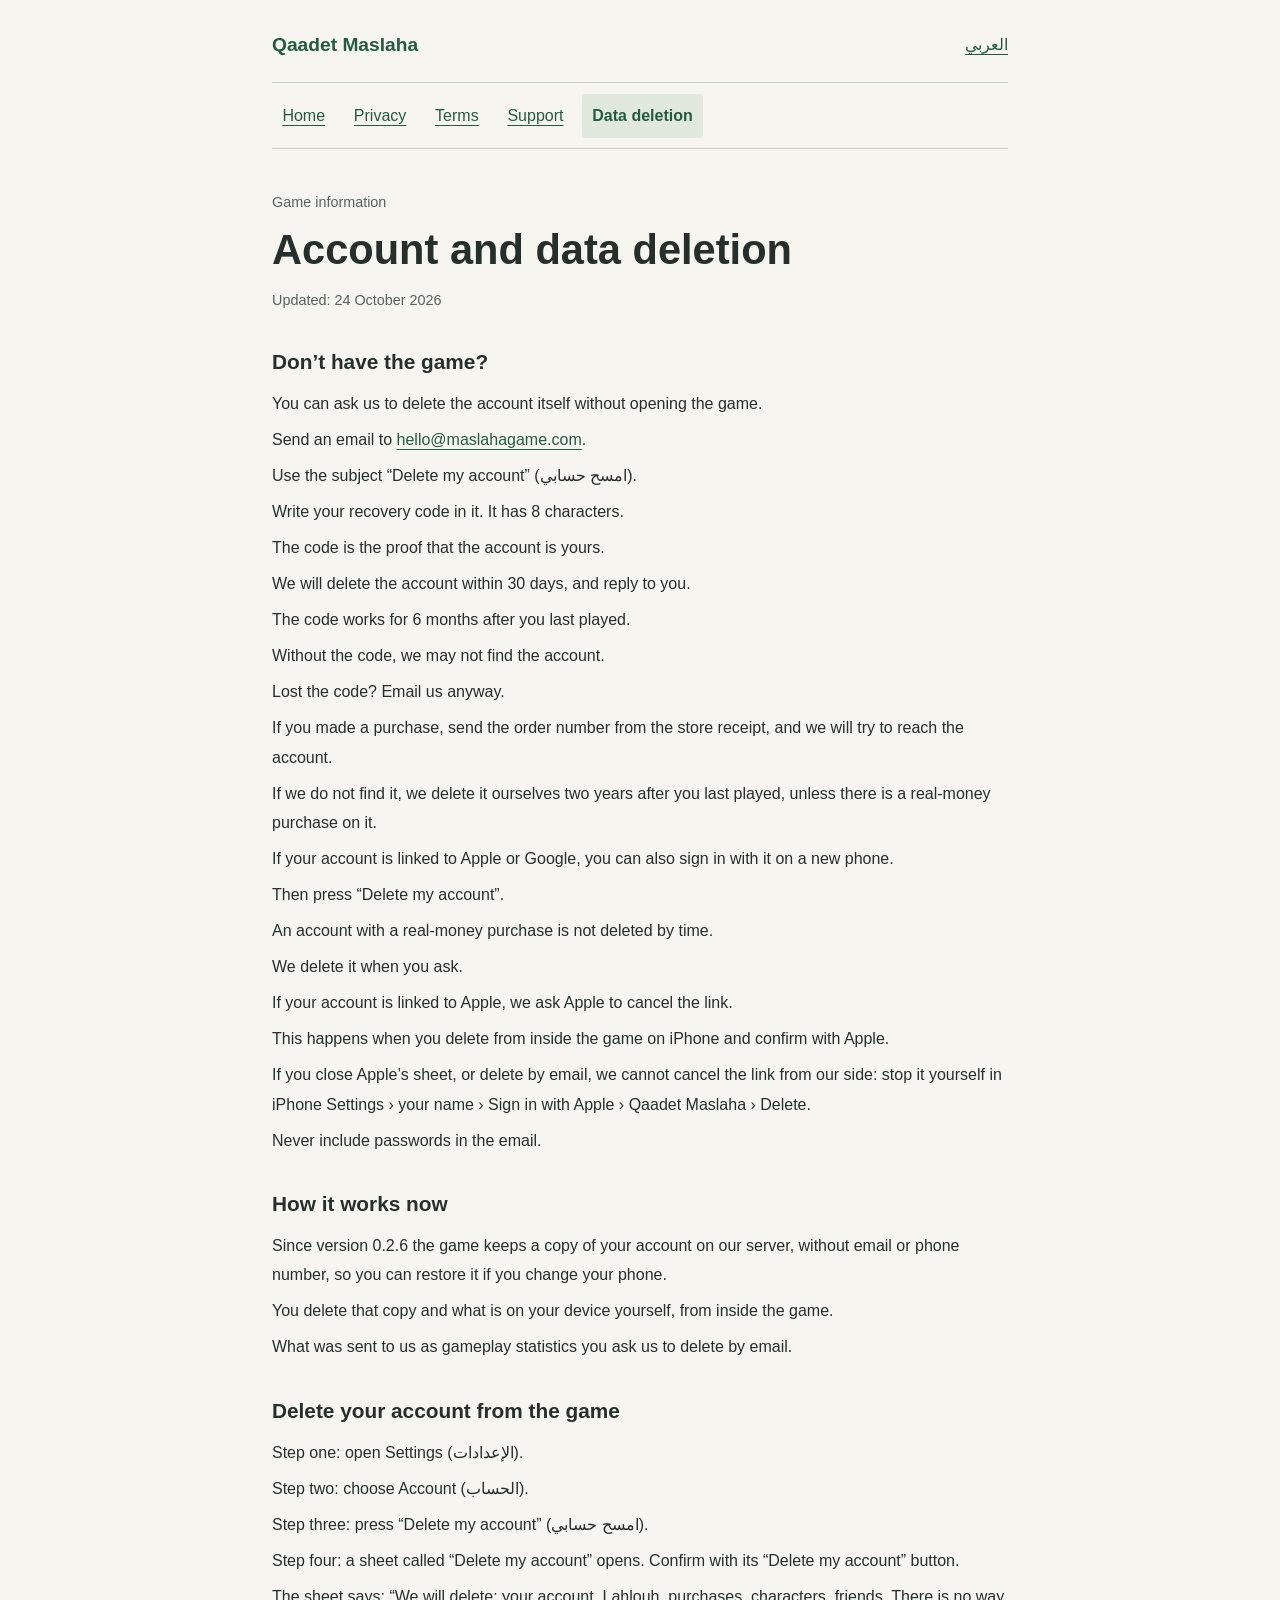
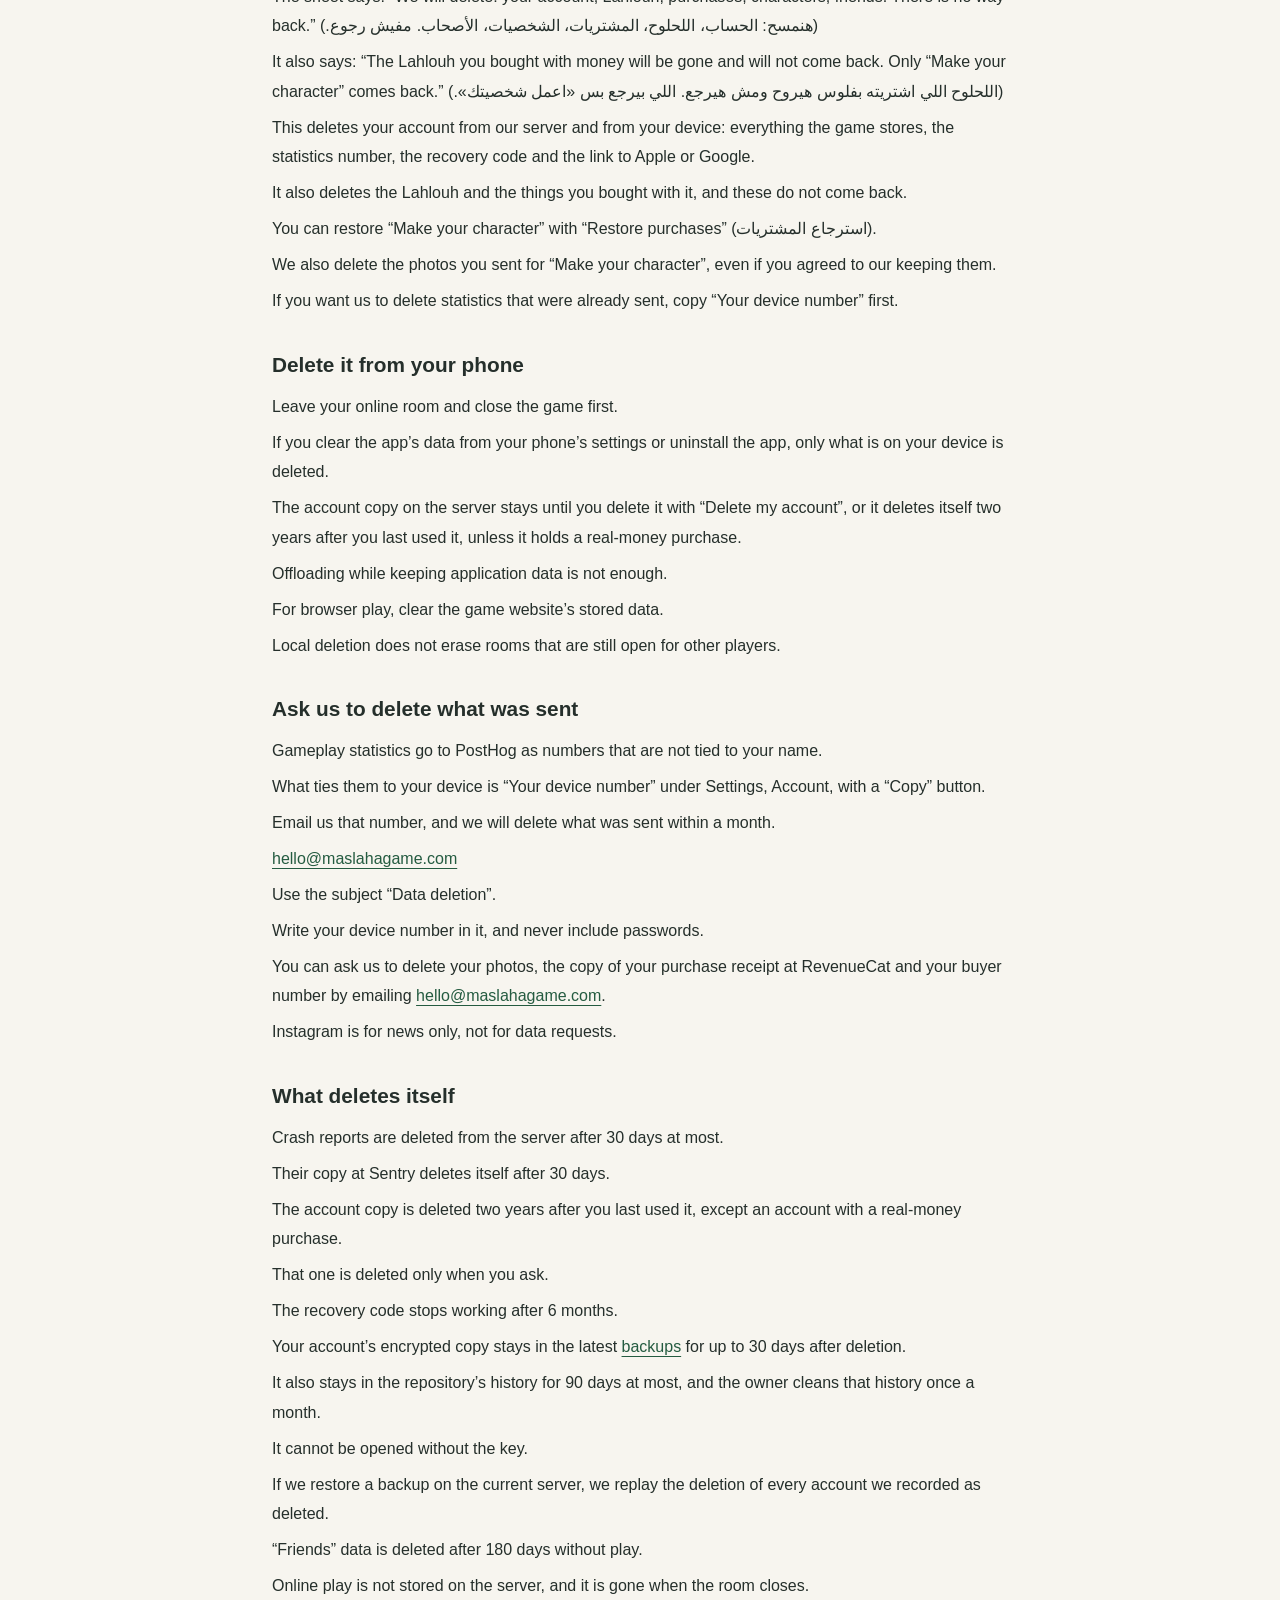
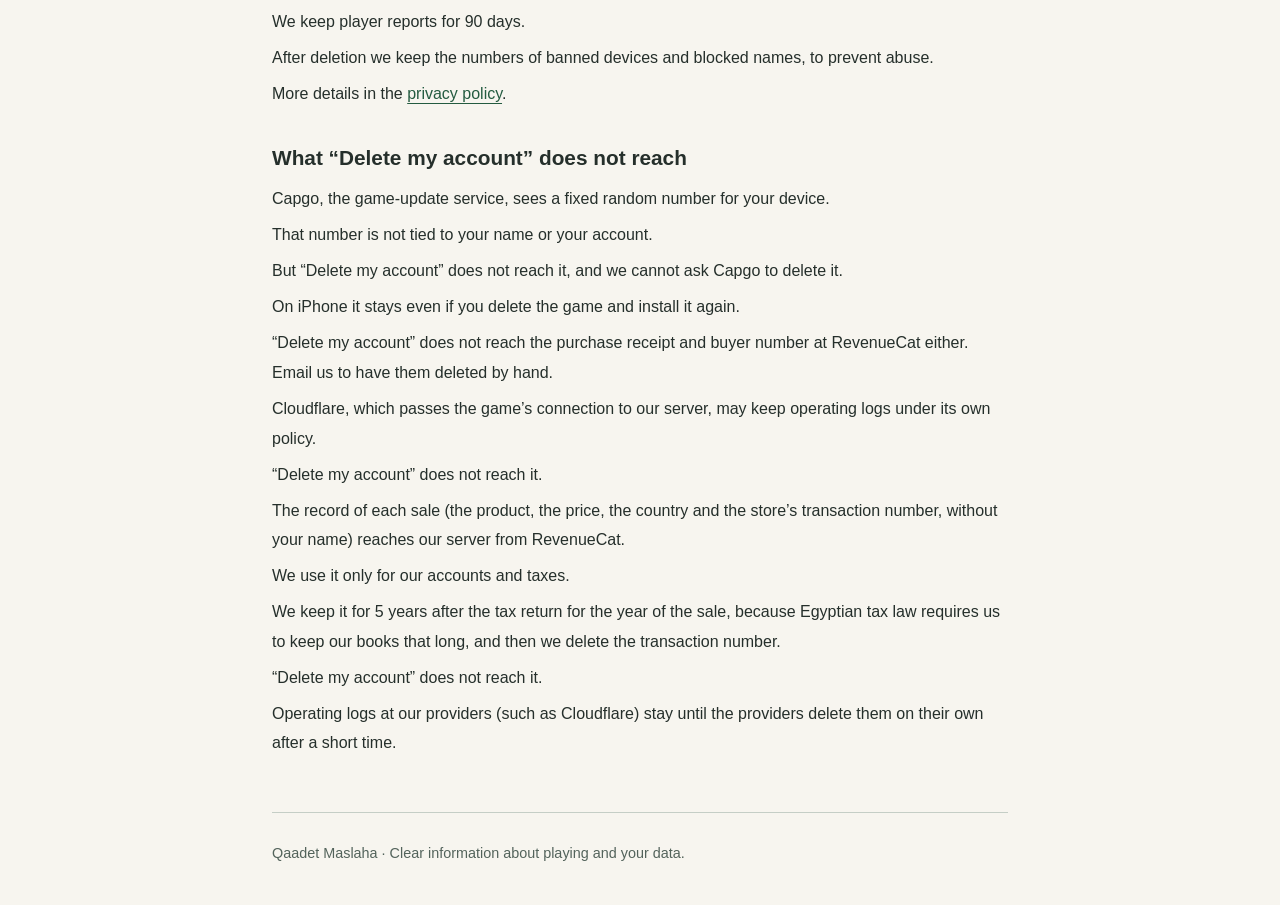
==== account-deletion-en.html @ 50a667fd "legal: السياسة عامة + سجلات Cloudflare (المكان التقريبي ونوع الجهاز) — نص اللعبة c4f65af19 Co-Author" ====
<!doctype html>
<html lang="en" dir="ltr">
<head>
<meta charset="utf-8">
<meta name="viewport" content="width=device-width, initial-scale=1">
<meta name="color-scheme" content="light dark">
<meta name="referrer" content="no-referrer">
<meta name="description" content="Account and data deletion · Qaadet Maslaha">
<title>Account and data deletion | Qaadet Maslaha</title>
<link rel="stylesheet" href="styles.css">
<link rel="alternate" hreflang="ar" href="account-deletion.html">
</head>
<body>
<a class="skip" href="#content">Skip to content</a>
<div class="shell">
<header>
<a class="brand" href="en.html">Qaadet Maslaha</a>
<a class="language" href="account-deletion.html" lang="ar" dir="rtl" hreflang="ar">العربي</a>
</header>
<nav aria-label="Site pages"><a href="en.html">Home</a><a href="privacy-en.html">Privacy</a><a href="terms-en.html">Terms</a><a href="support-en.html">Support</a><a href="account-deletion-en.html" aria-current="page">Data deletion</a></nav>
<main id="content" tabindex="-1">
<p class="eyebrow">Game information</p>
<h1>Account and data deletion</h1>
<p class="updated">Updated: <time datetime="2026-10-24" dir="ltr">24 October 2026</time></p>
<section id="no-app"><h2>Don’t have the game?</h2><p>You can ask us to delete the account itself without opening the game.</p><p>Send an email to <a href="mailto:hello@maslahagame.com" dir="ltr">hello@maslahagame.com</a>.</p><p>Use the subject “Delete my account” (<bdi lang="ar" dir="rtl">امسح حسابي</bdi>).</p><p>Write your recovery code in it. It has 8 characters.</p><p>The code is the proof that the account is yours.</p><p>We will delete the account within 30 days, and reply to you.</p><p>The code works for 6 months after you last played.</p><p>Without the code, we may not find the account.</p><p>Lost the code? Email us anyway.</p><p>If you made a purchase, send the order number from the store receipt, and we will try to reach the account.</p><p>If we do not find it, we delete it ourselves two years after you last played, unless there is a real-money purchase on it.</p><p>If your account is linked to Apple or Google, you can also sign in with it on a new phone.</p><p>Then press “Delete my account”.</p><p>An account with a real-money purchase is not deleted by time.</p><p>We delete it when you ask.</p><p>If your account is linked to Apple, we ask Apple to cancel the link.</p><p>This happens when you delete from inside the game on iPhone and confirm with Apple.</p><p>If you close Apple’s sheet, or delete by email, we cannot cancel the link from our side: stop it yourself in iPhone Settings › your name › Sign in with Apple › Qaadet Maslaha › Delete.</p><p>Never include passwords in the email.</p></section>
<section><h2>How it works now</h2><p>Since version 0.2.6 the game keeps a copy of your account on our server, without email or phone number, so you can restore it if you change your phone.</p><p>You delete that copy and what is on your device yourself, from inside the game.</p><p>What was sent to us as gameplay statistics you ask us to delete by email.</p></section>
<section><h2>Delete your account from the game</h2><p>Step one: open Settings (<bdi lang="ar" dir="rtl">الإعدادات</bdi>).</p><p>Step two: choose Account (<bdi lang="ar" dir="rtl">الحساب</bdi>).</p><p>Step three: press “Delete my account” (<bdi lang="ar" dir="rtl">امسح حسابي</bdi>).</p><p>Step four: a sheet called “Delete my account” opens. Confirm with its “Delete my account” button.</p><p>The sheet says: “We will delete: your account, Lahlouh, purchases, characters, friends. There is no way back.” (<bdi lang="ar" dir="rtl">هنمسح: الحساب، اللحلوح، المشتريات، الشخصيات، الأصحاب. مفيش رجوع.</bdi>)</p><p>It also says: “The Lahlouh you bought with money will be gone and will not come back. Only “Make your character” comes back.” (<bdi lang="ar" dir="rtl">اللحلوح اللي اشتريته بفلوس هيروح ومش هيرجع. اللي بيرجع بس «اعمل شخصيتك».</bdi>)</p><p>This deletes your account from our server and from your device: everything the game stores, the statistics number, the recovery code and the link to Apple or Google.</p><p>It also deletes the Lahlouh and the things you bought with it, and these do not come back.</p><p>You can restore “Make your character” with “Restore purchases” (<bdi lang="ar" dir="rtl">استرجاع المشتريات</bdi>).</p><p>We also delete the photos you sent for “Make your character”, even if you agreed to our keeping them.</p><p>If you want us to delete statistics that were already sent, copy “Your device number” first.</p></section>
<section><h2>Delete it from your phone</h2><p>Leave your online room and close the game first.</p><p>If you clear the app’s data from your phone’s settings or uninstall the app, only what is on your device is deleted.</p><p>The account copy on the server stays until you delete it with “Delete my account”, or it deletes itself two years after you last used it, unless it holds a real-money purchase.</p><p>Offloading while keeping application data is not enough.</p><p>For browser play, clear the game website’s stored data.</p><p>Local deletion does not erase rooms that are still open for other players.</p></section>
<section id="request"><h2>Ask us to delete what was sent</h2><p>Gameplay statistics go to PostHog as numbers that are not tied to your name.</p><p>What ties them to your device is “Your device number” under Settings, Account, with a “Copy” button.</p><p>Email us that number, and we will delete what was sent within a month.</p><p><a href="mailto:hello@maslahagame.com" dir="ltr">hello@maslahagame.com</a></p><p>Use the subject “Data deletion”.</p><p>Write your device number in it, and never include passwords.</p><p>You can ask us to delete your photos, the copy of your purchase receipt at RevenueCat and your buyer number by emailing <a href="mailto:hello@maslahagame.com" dir="ltr">hello@maslahagame.com</a>.</p><p>Instagram is for news only, not for data requests.</p></section>
<section><h2>What deletes itself</h2><p>Crash reports are deleted from the server after 30 days at most.</p><p>Their copy at Sentry deletes itself after 30 days.</p><p>The account copy is deleted two years after you last used it, except an account with a real-money purchase.</p><p>That one is deleted only when you ask.</p><p>The recovery code stops working after 6 months.</p><p>Your account’s encrypted copy stays in the latest <a href="privacy-en.html#backup">backups</a> for up to 30 days after deletion.</p><p>It also stays in the repository’s history for 90 days at most, and the owner cleans that history once a month.</p><p>It cannot be opened without the key.</p><p>If we restore a backup on the current server, we replay the deletion of every account we recorded as deleted.</p><p>“Friends” data is deleted after 180 days without play.</p><p>Online play is not stored on the server, and it is gone when the room closes.</p><p>We keep player reports for 90 days.</p><p>After deletion we keep the numbers of banned devices and blocked names, to prevent abuse.</p><p>More details in the <a href="privacy-en.html#delete">privacy policy</a>.</p></section>
<section id="kept"><h2>What “Delete my account” does not reach</h2><p>Capgo, the game-update service, sees a fixed random number for your device.</p><p>That number is not tied to your name or your account.</p><p>But “Delete my account” does not reach it, and we cannot ask Capgo to delete it.</p><p>On iPhone it stays even if you delete the game and install it again.</p><p>“Delete my account” does not reach the purchase receipt and buyer number at RevenueCat either. Email us to have them deleted by hand.</p><p>Cloudflare, which passes the game’s connection to our server, may keep operating logs under its own policy.</p><p>“Delete my account” does not reach it.</p><p>The record of each sale (the product, the price, the country and the store’s transaction number, without your name) reaches our server from RevenueCat.</p><p>We use it only for our accounts and taxes.</p><p>We keep it for 5 years after the tax return for the year of the sale, because Egyptian tax law requires us to keep our books that long, and then we delete the transaction number.</p><p>“Delete my account” does not reach it.</p><p>Operating logs at our providers (such as Cloudflare) stay until the providers delete them on their own after a short time.</p></section>

</main>
<footer><p>Qaadet Maslaha · Clear information about playing and your data.</p></footer>
</div>
</body>
</html>
---- styles.css ----
/* Shared, offline-ready typography. No external assets or fonts. */
:root { color-scheme: light dark; --bg: #f7f5ef; --text: #252f2b; --muted: #53635b; --line: #c5cec6; --accent: #245b40; --active: #e1e9df; }
* { box-sizing: border-box; }
html { font-family: Tahoma, Arial, sans-serif; font-size: 100%; line-height: 1.85; background: var(--bg); color: var(--text); }
body { margin: 0; }
.shell { width: min(100% - 2rem, 46rem); margin-inline: auto; }
header { display: flex; align-items: center; justify-content: space-between; gap: 1rem; padding-block: 1.4rem 1rem; }
a { color: var(--accent); text-underline-offset: .22em; text-decoration-thickness: 1px; overflow-wrap: anywhere; }
a:hover { text-decoration-thickness: 2px; }
a:focus-visible { outline: 3px solid var(--accent); outline-offset: 4px; border-radius: 2px; }
.brand { font-weight: 700; font-size: 1.2rem; text-decoration: none; }
.language { flex-shrink: 0; }
header a, nav a, .directory a { min-height: 44px; display: inline-flex; align-items: center; }
nav { display: flex; flex-wrap: wrap; gap: .25rem .5rem; border-block: 1px solid var(--line); padding-block: .65rem; }
nav a { padding: .25rem .65rem; border-radius: .25rem; }
nav a[aria-current="page"] { background: var(--active); font-weight: 700; text-decoration: none; }
main { padding-block: 2.5rem 3rem; }
.eyebrow, .updated, footer { color: var(--muted); font-size: .9rem; }
.eyebrow { margin-block: 0 .3rem; }
h1 { font-size: clamp(1.8rem, 5vw, 2.6rem); line-height: 1.4; margin-block: 0 .5rem; }
h2 { font-size: 1.3rem; line-height: 1.6; margin-block: 0 .65rem; }
p { margin-block: .4rem; }
.updated { margin-block-end: 2rem; }
section { margin-block-start: 2rem; }
.intro { font-size: 1.15rem; }
.directory { list-style: none; padding: 0; margin-block: 2rem 0; }
.directory li { border-block-end: 1px solid var(--line); }
.directory a { display: flex; padding-block: .85rem; font-size: 1.15rem; }
code { display: inline-block; font-size: 1rem; font-weight: 700; background: var(--active); padding: .15rem .6rem; overflow-wrap: anywhere; }
.related { margin-block-start: 2rem; }
footer { border-block-start: 1px solid var(--line); padding-block: 1.25rem 2rem; }
.skip { position: absolute; inset-inline-start: 1rem; top: .5rem; padding: .5rem 1rem; background: var(--bg); transform: translateY(-200%); }
.skip:focus { transform: translateY(0); }
@media (prefers-color-scheme: dark) { :root { --bg: #17221d; --text: #edf0e8; --muted: #b3c3b7; --line: #4c6254; --accent: #b3dbb9; --active: #2b3f32; } }
@media (max-width: 360px) { .shell { width: calc(100% - 1.5rem); } nav { gap: .2rem; } nav a { padding-inline: .45rem; } }
@media print { header, nav, .skip, .language { display: none; } :root { --bg: #fdfdfb; --text: #252f2b; --muted: #53635b; } main { padding: 0; } section { break-inside: avoid; } }
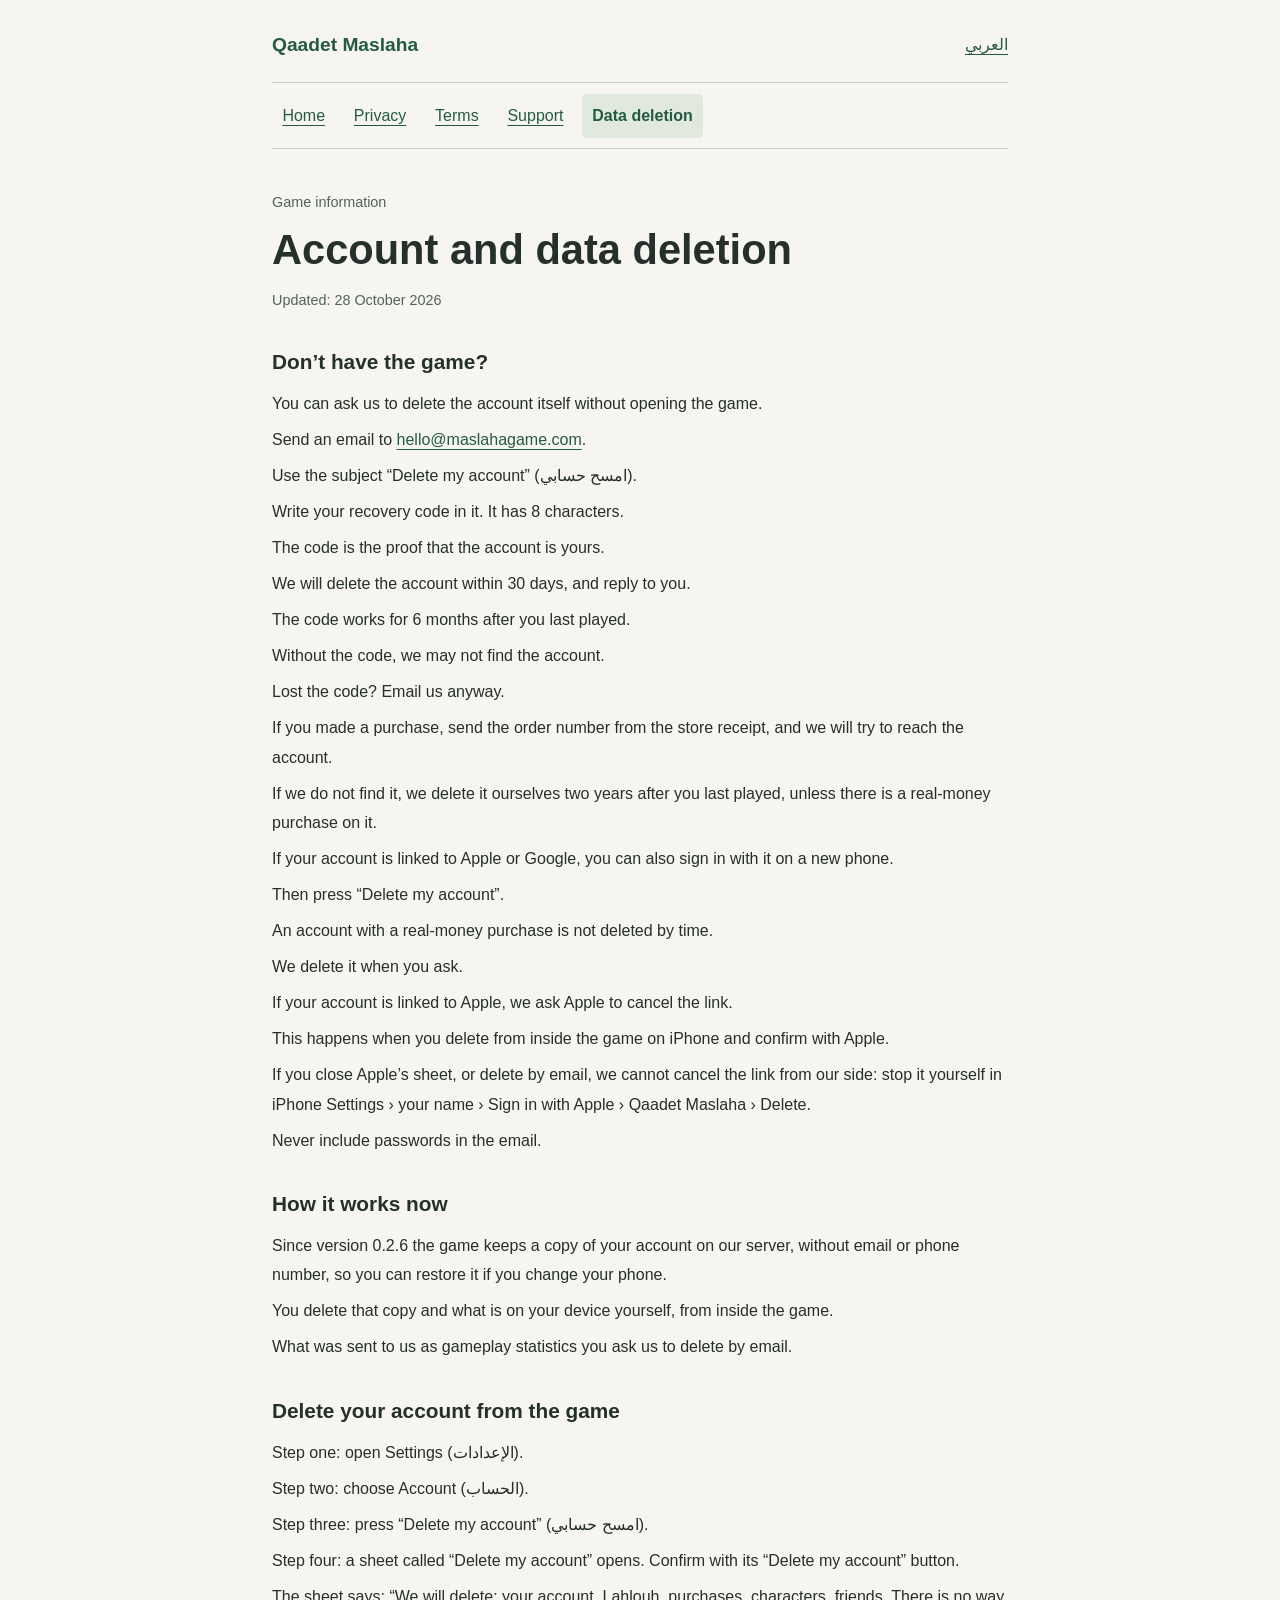
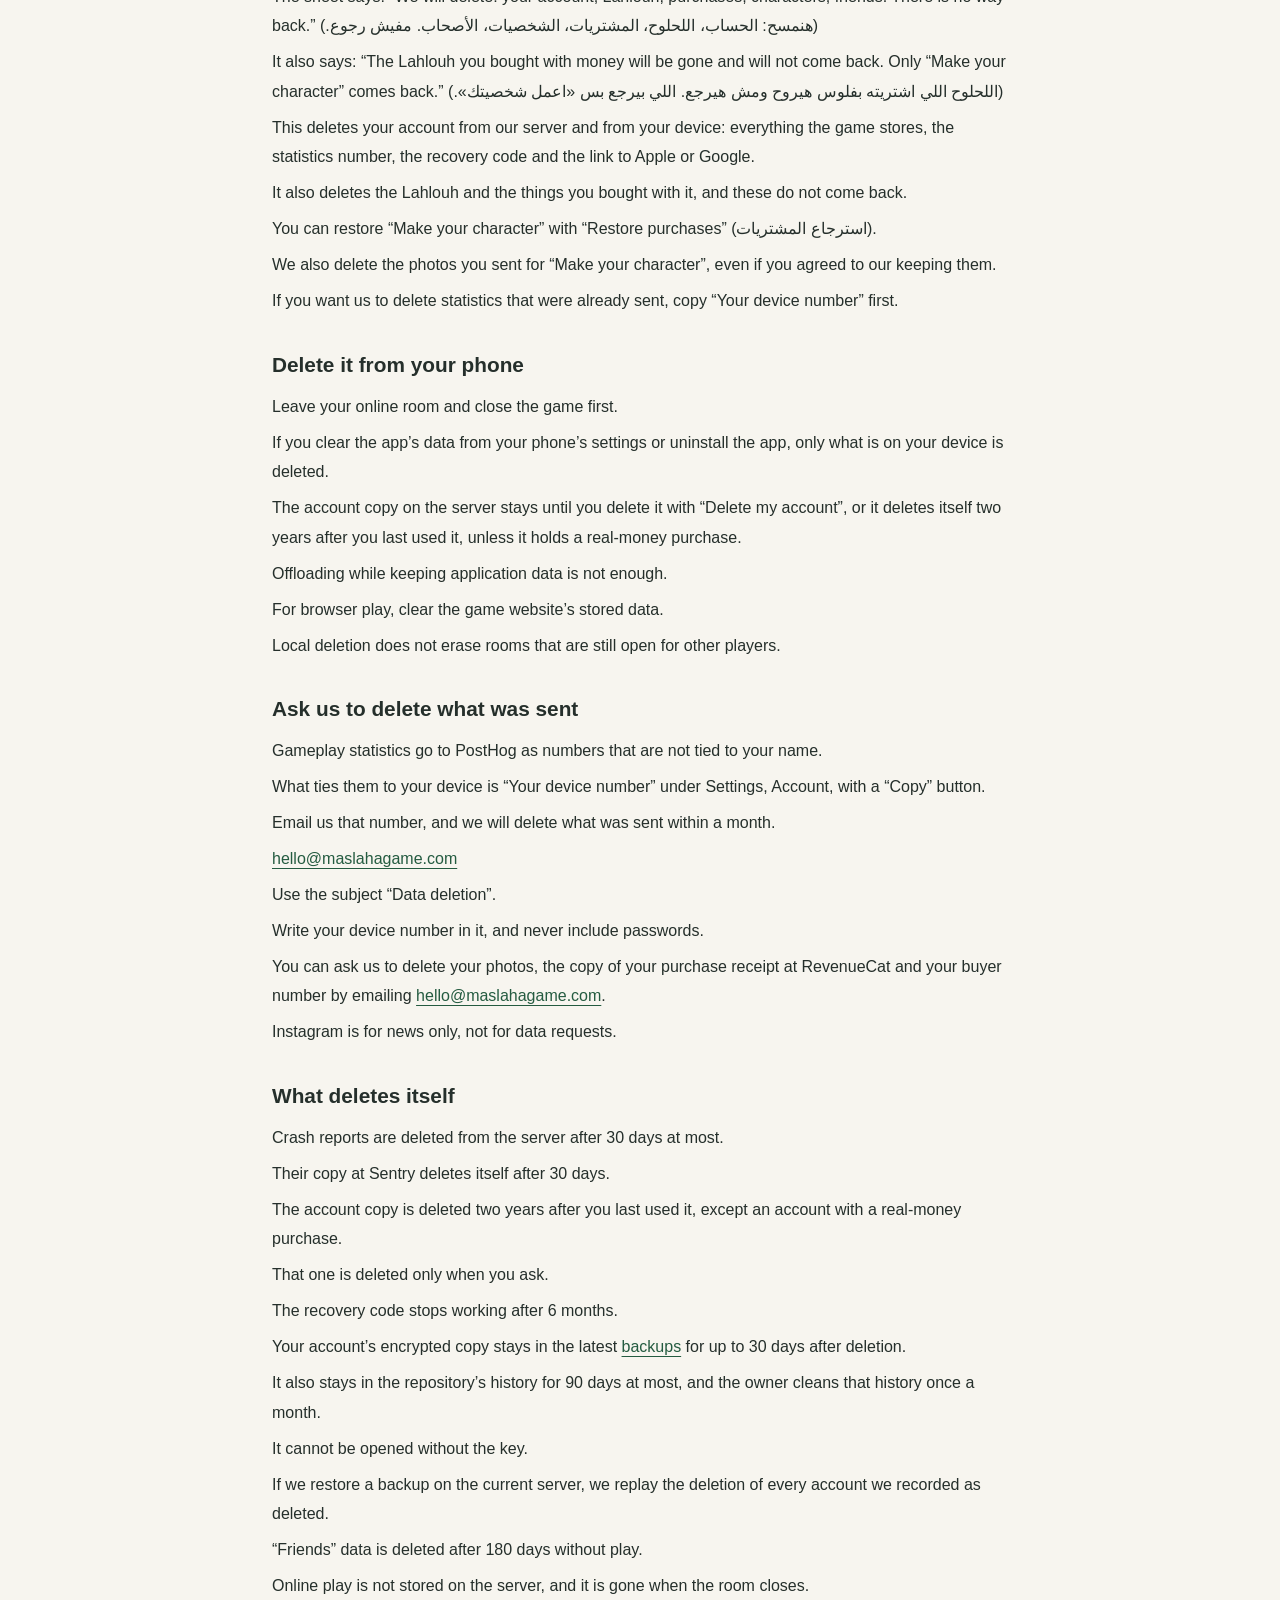
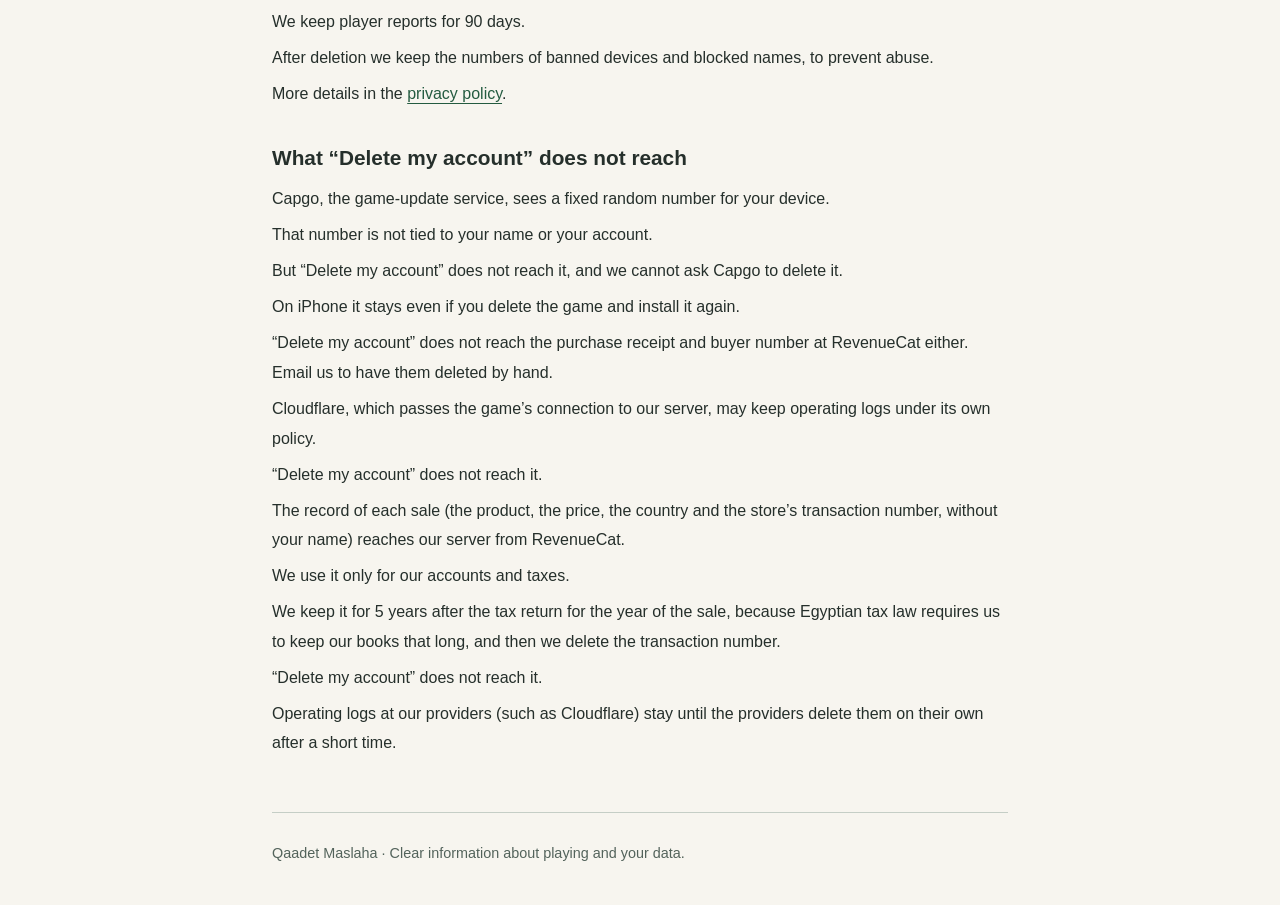
==== commit 087f9eb0: "legal: re-pin to the 0.2.10 tester build (45d5c4947) - weekly ranking, match log, 400-day purchase r" ====
--- a/account-deletion-en.html
+++ b/account-deletion-en.html
@@ -21,7 +21,7 @@
 <main id="content" tabindex="-1">
 <p class="eyebrow">Game information</p>
 <h1>Account and data deletion</h1>
-<p class="updated">Updated: <time datetime="2026-10-24" dir="ltr">24 October 2026</time></p>
+<p class="updated">Updated: <time datetime="2026-10-28" dir="ltr">28 October 2026</time></p>
 <section id="no-app"><h2>Don’t have the game?</h2><p>You can ask us to delete the account itself without opening the game.</p><p>Send an email to <a href="mailto:hello@maslahagame.com" dir="ltr">hello@maslahagame.com</a>.</p><p>Use the subject “Delete my account” (<bdi lang="ar" dir="rtl">امسح حسابي</bdi>).</p><p>Write your recovery code in it. It has 8 characters.</p><p>The code is the proof that the account is yours.</p><p>We will delete the account within 30 days, and reply to you.</p><p>The code works for 6 months after you last played.</p><p>Without the code, we may not find the account.</p><p>Lost the code? Email us anyway.</p><p>If you made a purchase, send the order number from the store receipt, and we will try to reach the account.</p><p>If we do not find it, we delete it ourselves two years after you last played, unless there is a real-money purchase on it.</p><p>If your account is linked to Apple or Google, you can also sign in with it on a new phone.</p><p>Then press “Delete my account”.</p><p>An account with a real-money purchase is not deleted by time.</p><p>We delete it when you ask.</p><p>If your account is linked to Apple, we ask Apple to cancel the link.</p><p>This happens when you delete from inside the game on iPhone and confirm with Apple.</p><p>If you close Apple’s sheet, or delete by email, we cannot cancel the link from our side: stop it yourself in iPhone Settings › your name › Sign in with Apple › Qaadet Maslaha › Delete.</p><p>Never include passwords in the email.</p></section>
 <section><h2>How it works now</h2><p>Since version 0.2.6 the game keeps a copy of your account on our server, without email or phone number, so you can restore it if you change your phone.</p><p>You delete that copy and what is on your device yourself, from inside the game.</p><p>What was sent to us as gameplay statistics you ask us to delete by email.</p></section>
 <section><h2>Delete your account from the game</h2><p>Step one: open Settings (<bdi lang="ar" dir="rtl">الإعدادات</bdi>).</p><p>Step two: choose Account (<bdi lang="ar" dir="rtl">الحساب</bdi>).</p><p>Step three: press “Delete my account” (<bdi lang="ar" dir="rtl">امسح حسابي</bdi>).</p><p>Step four: a sheet called “Delete my account” opens. Confirm with its “Delete my account” button.</p><p>The sheet says: “We will delete: your account, Lahlouh, purchases, characters, friends. There is no way back.” (<bdi lang="ar" dir="rtl">هنمسح: الحساب، اللحلوح، المشتريات، الشخصيات، الأصحاب. مفيش رجوع.</bdi>)</p><p>It also says: “The Lahlouh you bought with money will be gone and will not come back. Only “Make your character” comes back.” (<bdi lang="ar" dir="rtl">اللحلوح اللي اشتريته بفلوس هيروح ومش هيرجع. اللي بيرجع بس «اعمل شخصيتك».</bdi>)</p><p>This deletes your account from our server and from your device: everything the game stores, the statistics number, the recovery code and the link to Apple or Google.</p><p>It also deletes the Lahlouh and the things you bought with it, and these do not come back.</p><p>You can restore “Make your character” with “Restore purchases” (<bdi lang="ar" dir="rtl">استرجاع المشتريات</bdi>).</p><p>We also delete the photos you sent for “Make your character”, even if you agreed to our keeping them.</p><p>If you want us to delete statistics that were already sent, copy “Your device number” first.</p></section>
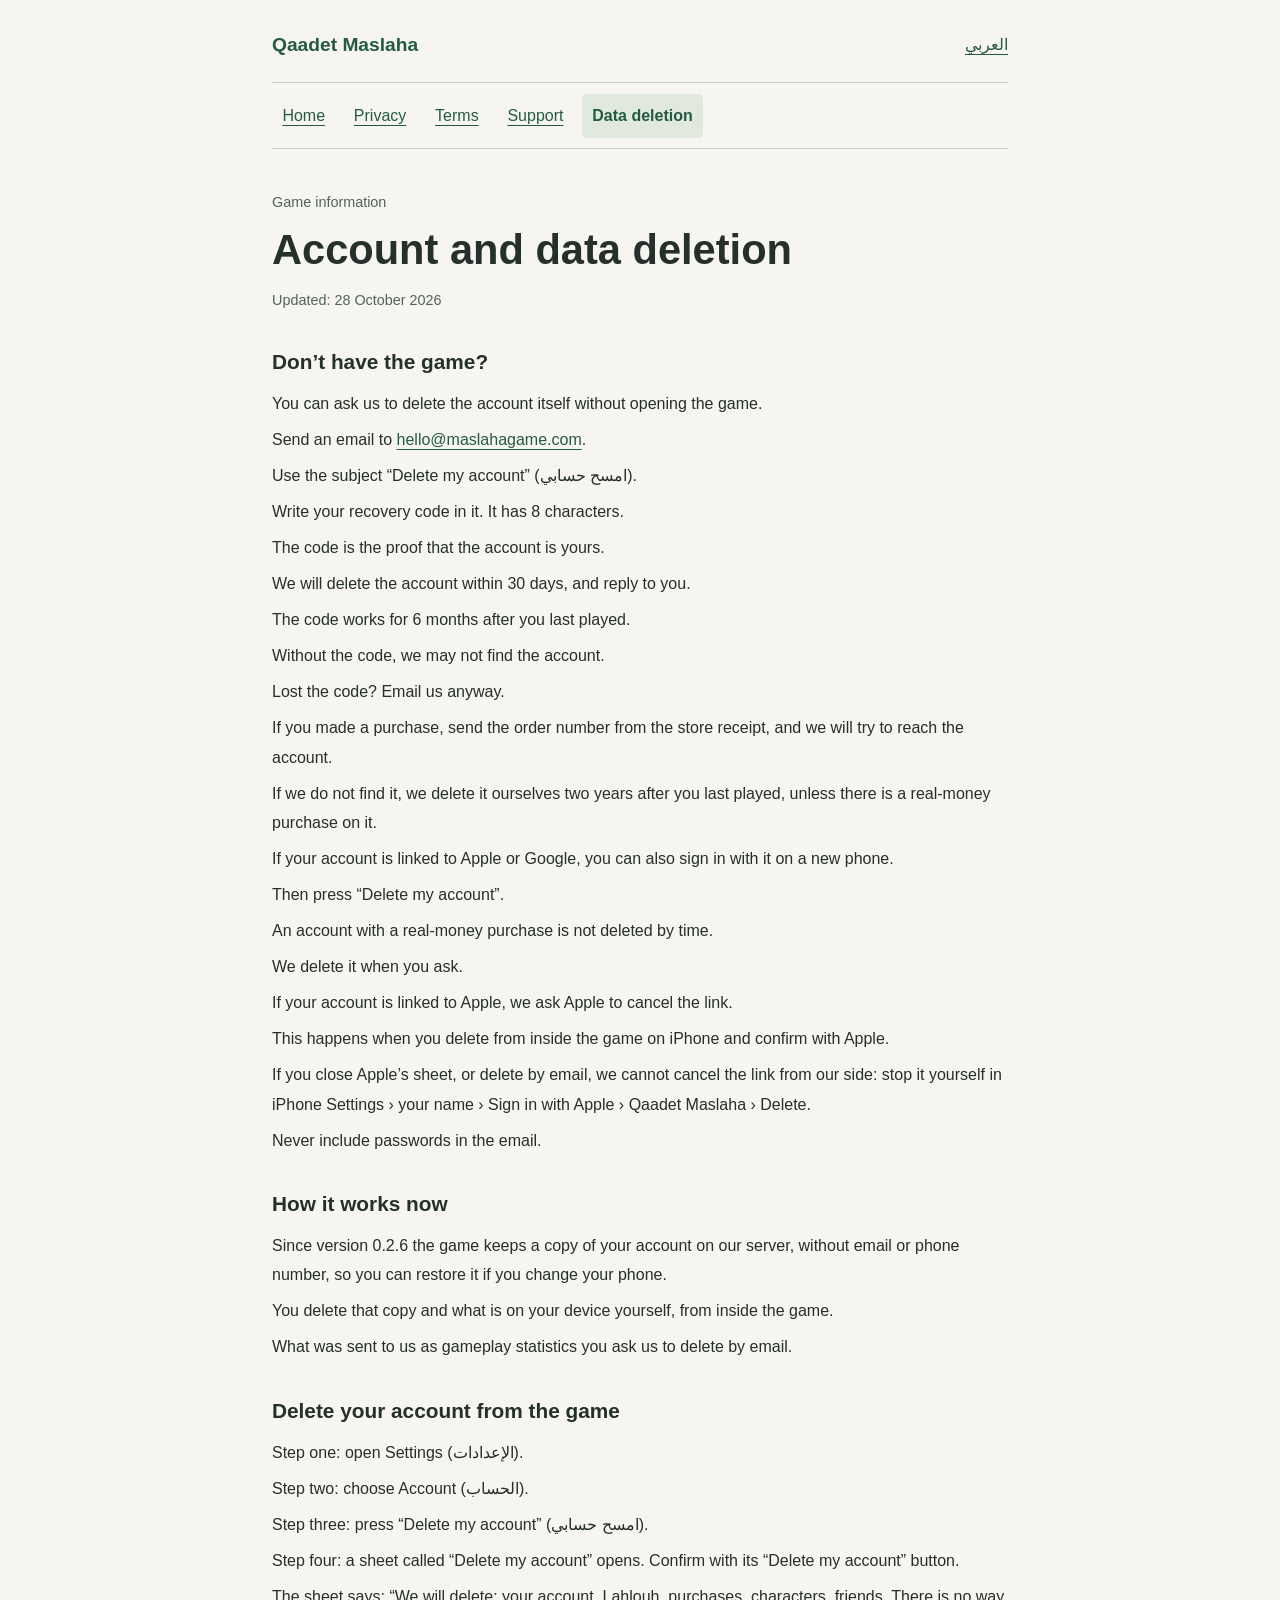
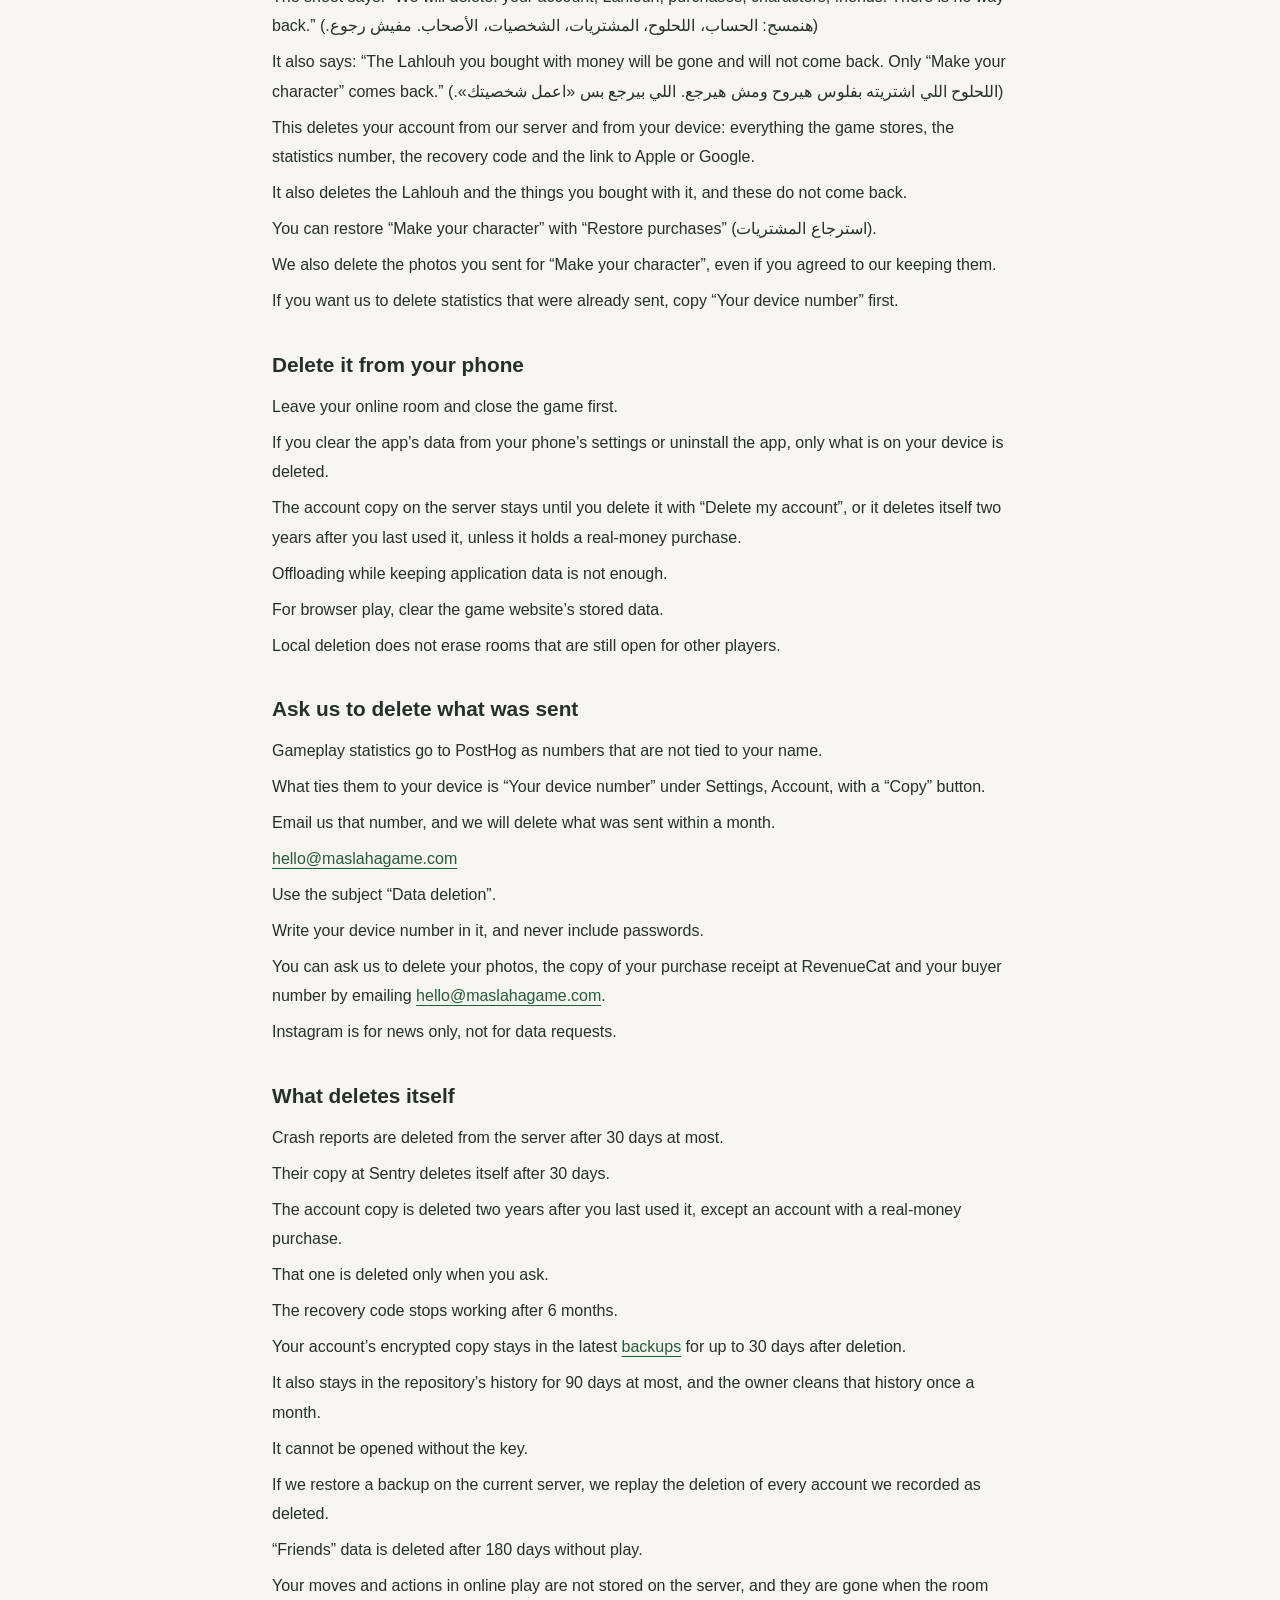
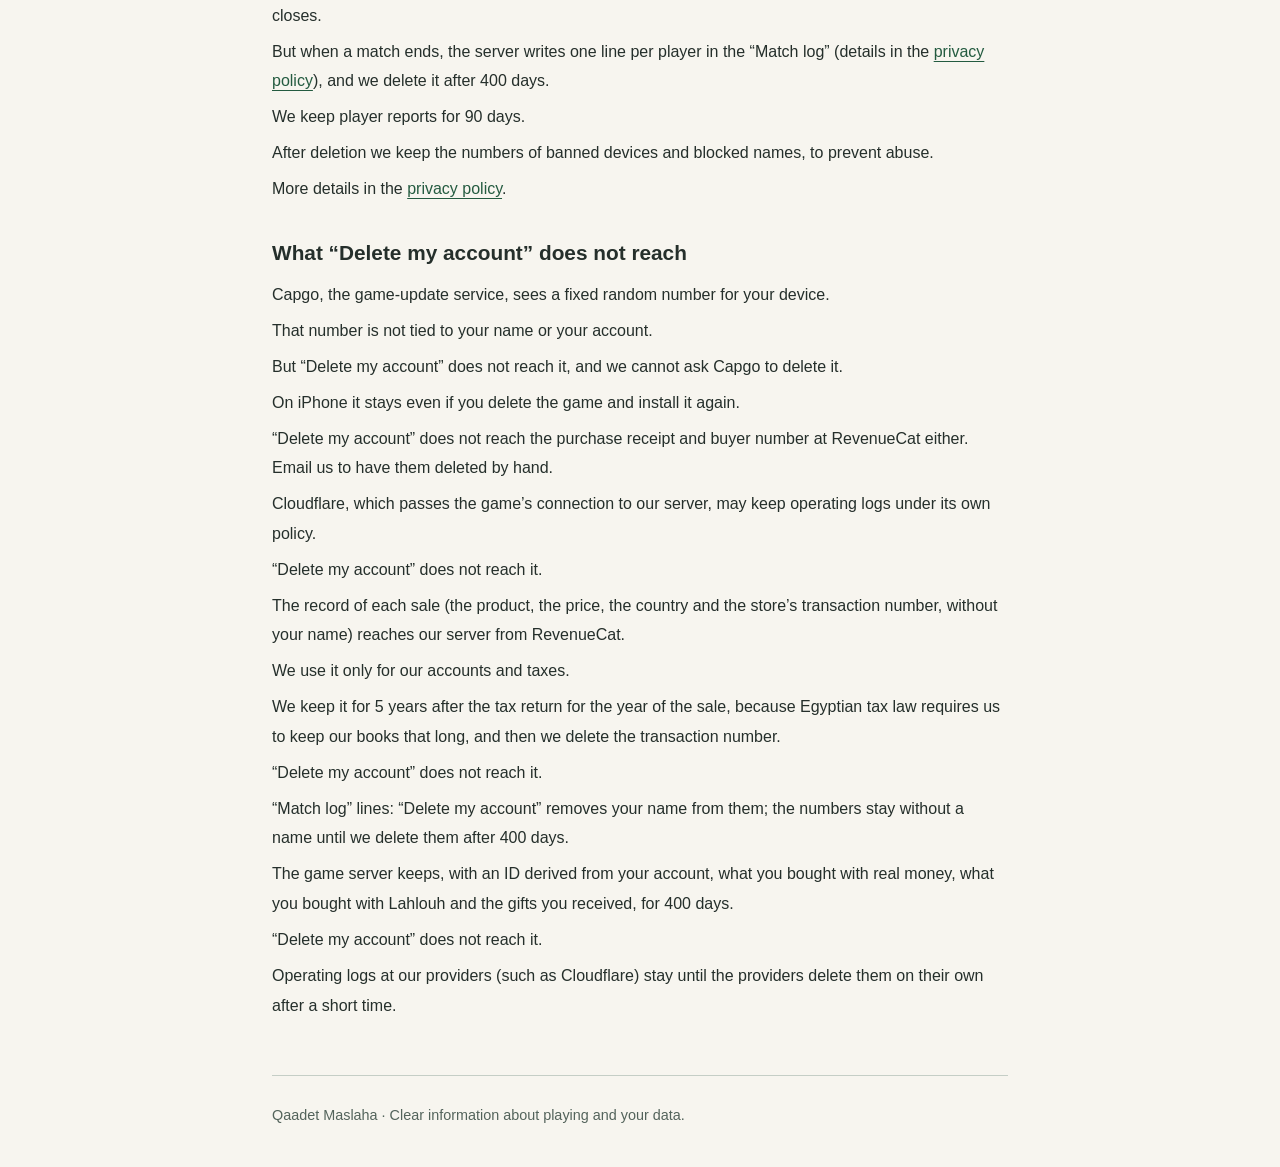
==== commit 98eaec5e: "legal: deletion pages name the match log and the 400-day server purchase log Skeptic on 087f9eb: acc" ====
--- a/account-deletion-en.html
+++ b/account-deletion-en.html
@@ -27,8 +27,8 @@
 <section><h2>Delete your account from the game</h2><p>Step one: open Settings (<bdi lang="ar" dir="rtl">الإعدادات</bdi>).</p><p>Step two: choose Account (<bdi lang="ar" dir="rtl">الحساب</bdi>).</p><p>Step three: press “Delete my account” (<bdi lang="ar" dir="rtl">امسح حسابي</bdi>).</p><p>Step four: a sheet called “Delete my account” opens. Confirm with its “Delete my account” button.</p><p>The sheet says: “We will delete: your account, Lahlouh, purchases, characters, friends. There is no way back.” (<bdi lang="ar" dir="rtl">هنمسح: الحساب، اللحلوح، المشتريات، الشخصيات، الأصحاب. مفيش رجوع.</bdi>)</p><p>It also says: “The Lahlouh you bought with money will be gone and will not come back. Only “Make your character” comes back.” (<bdi lang="ar" dir="rtl">اللحلوح اللي اشتريته بفلوس هيروح ومش هيرجع. اللي بيرجع بس «اعمل شخصيتك».</bdi>)</p><p>This deletes your account from our server and from your device: everything the game stores, the statistics number, the recovery code and the link to Apple or Google.</p><p>It also deletes the Lahlouh and the things you bought with it, and these do not come back.</p><p>You can restore “Make your character” with “Restore purchases” (<bdi lang="ar" dir="rtl">استرجاع المشتريات</bdi>).</p><p>We also delete the photos you sent for “Make your character”, even if you agreed to our keeping them.</p><p>If you want us to delete statistics that were already sent, copy “Your device number” first.</p></section>
 <section><h2>Delete it from your phone</h2><p>Leave your online room and close the game first.</p><p>If you clear the app’s data from your phone’s settings or uninstall the app, only what is on your device is deleted.</p><p>The account copy on the server stays until you delete it with “Delete my account”, or it deletes itself two years after you last used it, unless it holds a real-money purchase.</p><p>Offloading while keeping application data is not enough.</p><p>For browser play, clear the game website’s stored data.</p><p>Local deletion does not erase rooms that are still open for other players.</p></section>
 <section id="request"><h2>Ask us to delete what was sent</h2><p>Gameplay statistics go to PostHog as numbers that are not tied to your name.</p><p>What ties them to your device is “Your device number” under Settings, Account, with a “Copy” button.</p><p>Email us that number, and we will delete what was sent within a month.</p><p><a href="mailto:hello@maslahagame.com" dir="ltr">hello@maslahagame.com</a></p><p>Use the subject “Data deletion”.</p><p>Write your device number in it, and never include passwords.</p><p>You can ask us to delete your photos, the copy of your purchase receipt at RevenueCat and your buyer number by emailing <a href="mailto:hello@maslahagame.com" dir="ltr">hello@maslahagame.com</a>.</p><p>Instagram is for news only, not for data requests.</p></section>
-<section><h2>What deletes itself</h2><p>Crash reports are deleted from the server after 30 days at most.</p><p>Their copy at Sentry deletes itself after 30 days.</p><p>The account copy is deleted two years after you last used it, except an account with a real-money purchase.</p><p>That one is deleted only when you ask.</p><p>The recovery code stops working after 6 months.</p><p>Your account’s encrypted copy stays in the latest <a href="privacy-en.html#backup">backups</a> for up to 30 days after deletion.</p><p>It also stays in the repository’s history for 90 days at most, and the owner cleans that history once a month.</p><p>It cannot be opened without the key.</p><p>If we restore a backup on the current server, we replay the deletion of every account we recorded as deleted.</p><p>“Friends” data is deleted after 180 days without play.</p><p>Online play is not stored on the server, and it is gone when the room closes.</p><p>We keep player reports for 90 days.</p><p>After deletion we keep the numbers of banned devices and blocked names, to prevent abuse.</p><p>More details in the <a href="privacy-en.html#delete">privacy policy</a>.</p></section>
-<section id="kept"><h2>What “Delete my account” does not reach</h2><p>Capgo, the game-update service, sees a fixed random number for your device.</p><p>That number is not tied to your name or your account.</p><p>But “Delete my account” does not reach it, and we cannot ask Capgo to delete it.</p><p>On iPhone it stays even if you delete the game and install it again.</p><p>“Delete my account” does not reach the purchase receipt and buyer number at RevenueCat either. Email us to have them deleted by hand.</p><p>Cloudflare, which passes the game’s connection to our server, may keep operating logs under its own policy.</p><p>“Delete my account” does not reach it.</p><p>The record of each sale (the product, the price, the country and the store’s transaction number, without your name) reaches our server from RevenueCat.</p><p>We use it only for our accounts and taxes.</p><p>We keep it for 5 years after the tax return for the year of the sale, because Egyptian tax law requires us to keep our books that long, and then we delete the transaction number.</p><p>“Delete my account” does not reach it.</p><p>Operating logs at our providers (such as Cloudflare) stay until the providers delete them on their own after a short time.</p></section>
+<section><h2>What deletes itself</h2><p>Crash reports are deleted from the server after 30 days at most.</p><p>Their copy at Sentry deletes itself after 30 days.</p><p>The account copy is deleted two years after you last used it, except an account with a real-money purchase.</p><p>That one is deleted only when you ask.</p><p>The recovery code stops working after 6 months.</p><p>Your account’s encrypted copy stays in the latest <a href="privacy-en.html#backup">backups</a> for up to 30 days after deletion.</p><p>It also stays in the repository’s history for 90 days at most, and the owner cleans that history once a month.</p><p>It cannot be opened without the key.</p><p>If we restore a backup on the current server, we replay the deletion of every account we recorded as deleted.</p><p>“Friends” data is deleted after 180 days without play.</p><p>Your moves and actions in online play are not stored on the server, and they are gone when the room closes.</p><p>But when a match ends, the server writes one line per player in the “Match log” (details in the <a href="privacy-en.html">privacy policy</a>), and we delete it after 400 days.</p><p>We keep player reports for 90 days.</p><p>After deletion we keep the numbers of banned devices and blocked names, to prevent abuse.</p><p>More details in the <a href="privacy-en.html#delete">privacy policy</a>.</p></section>
+<section id="kept"><h2>What “Delete my account” does not reach</h2><p>Capgo, the game-update service, sees a fixed random number for your device.</p><p>That number is not tied to your name or your account.</p><p>But “Delete my account” does not reach it, and we cannot ask Capgo to delete it.</p><p>On iPhone it stays even if you delete the game and install it again.</p><p>“Delete my account” does not reach the purchase receipt and buyer number at RevenueCat either. Email us to have them deleted by hand.</p><p>Cloudflare, which passes the game’s connection to our server, may keep operating logs under its own policy.</p><p>“Delete my account” does not reach it.</p><p>The record of each sale (the product, the price, the country and the store’s transaction number, without your name) reaches our server from RevenueCat.</p><p>We use it only for our accounts and taxes.</p><p>We keep it for 5 years after the tax return for the year of the sale, because Egyptian tax law requires us to keep our books that long, and then we delete the transaction number.</p><p>“Delete my account” does not reach it.</p><p>“Match log” lines: “Delete my account” removes your name from them; the numbers stay without a name until we delete them after 400 days.</p><p>The game server keeps, with an ID derived from your account, what you bought with real money, what you bought with Lahlouh and the gifts you received, for 400 days.</p><p>“Delete my account” does not reach it.</p><p>Operating logs at our providers (such as Cloudflare) stay until the providers delete them on their own after a short time.</p></section>
 
 </main>
 <footer><p>Qaadet Maslaha · Clear information about playing and your data.</p></footer>
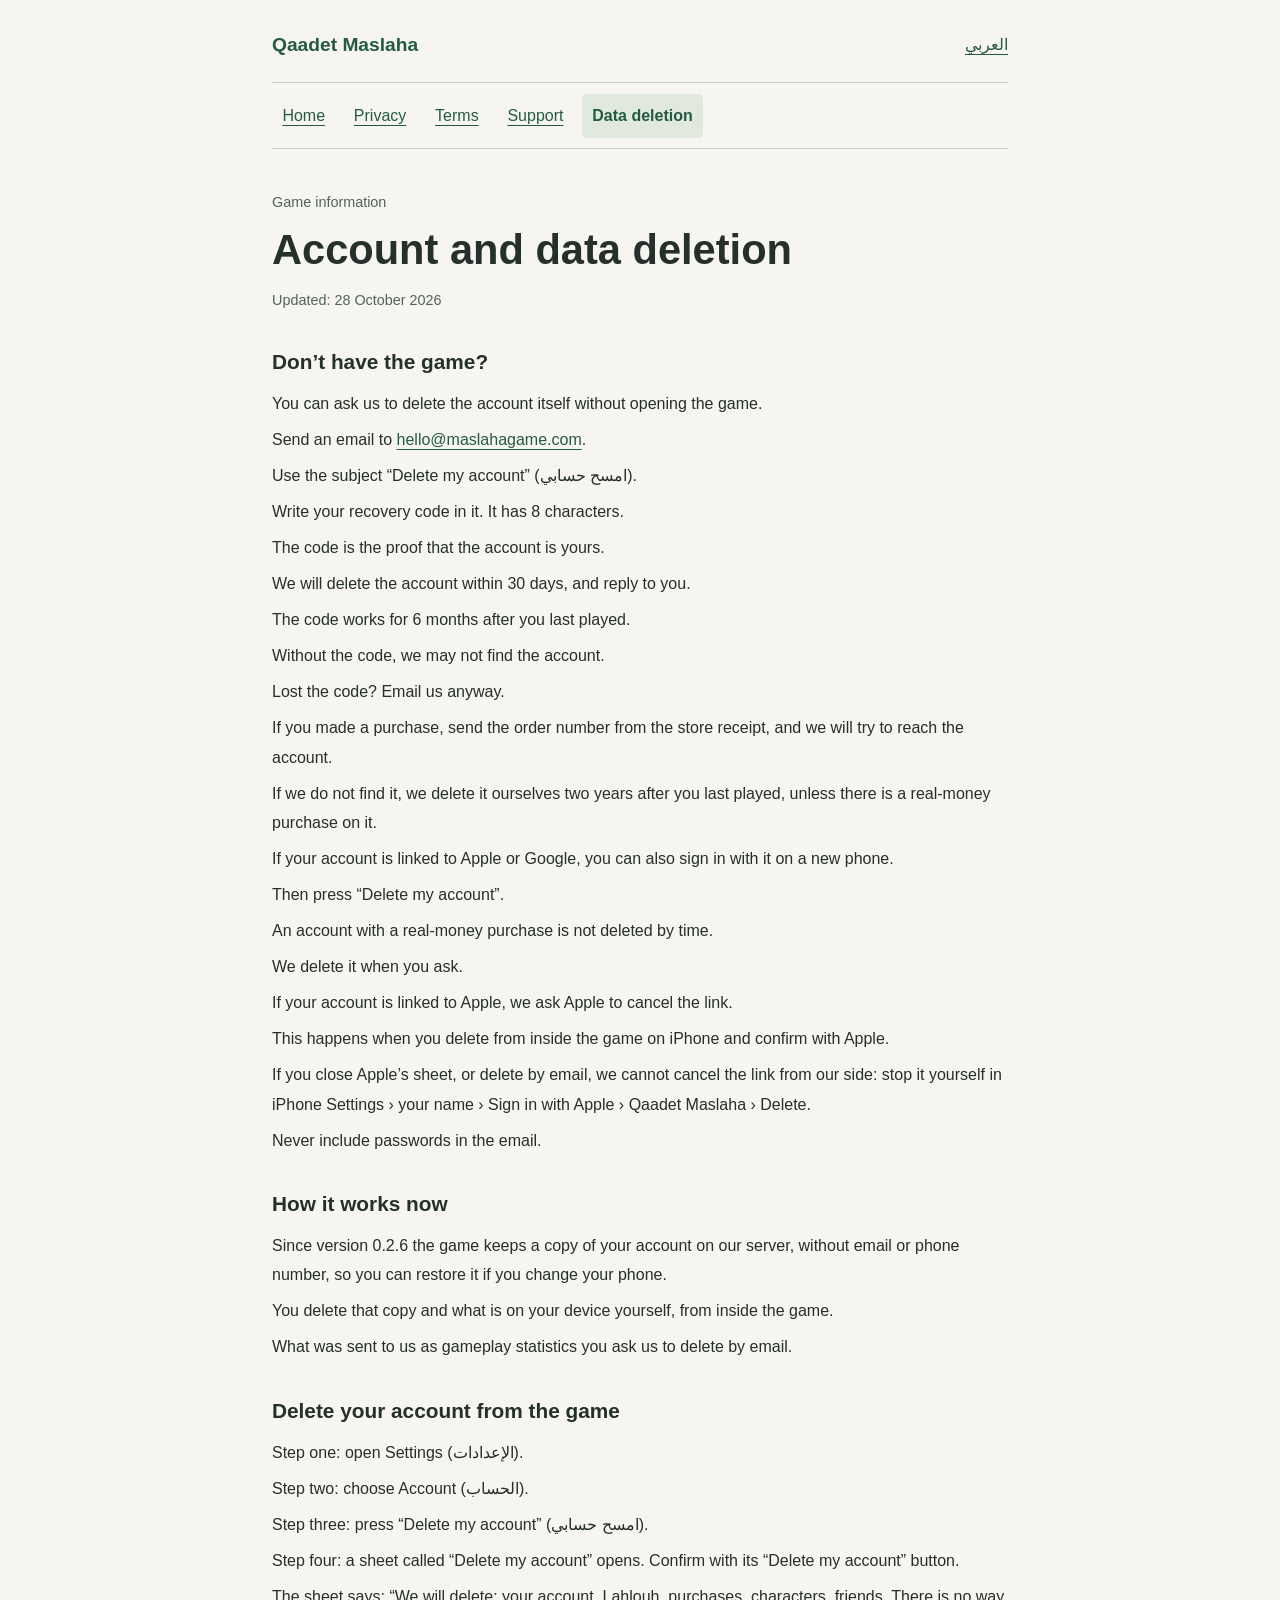
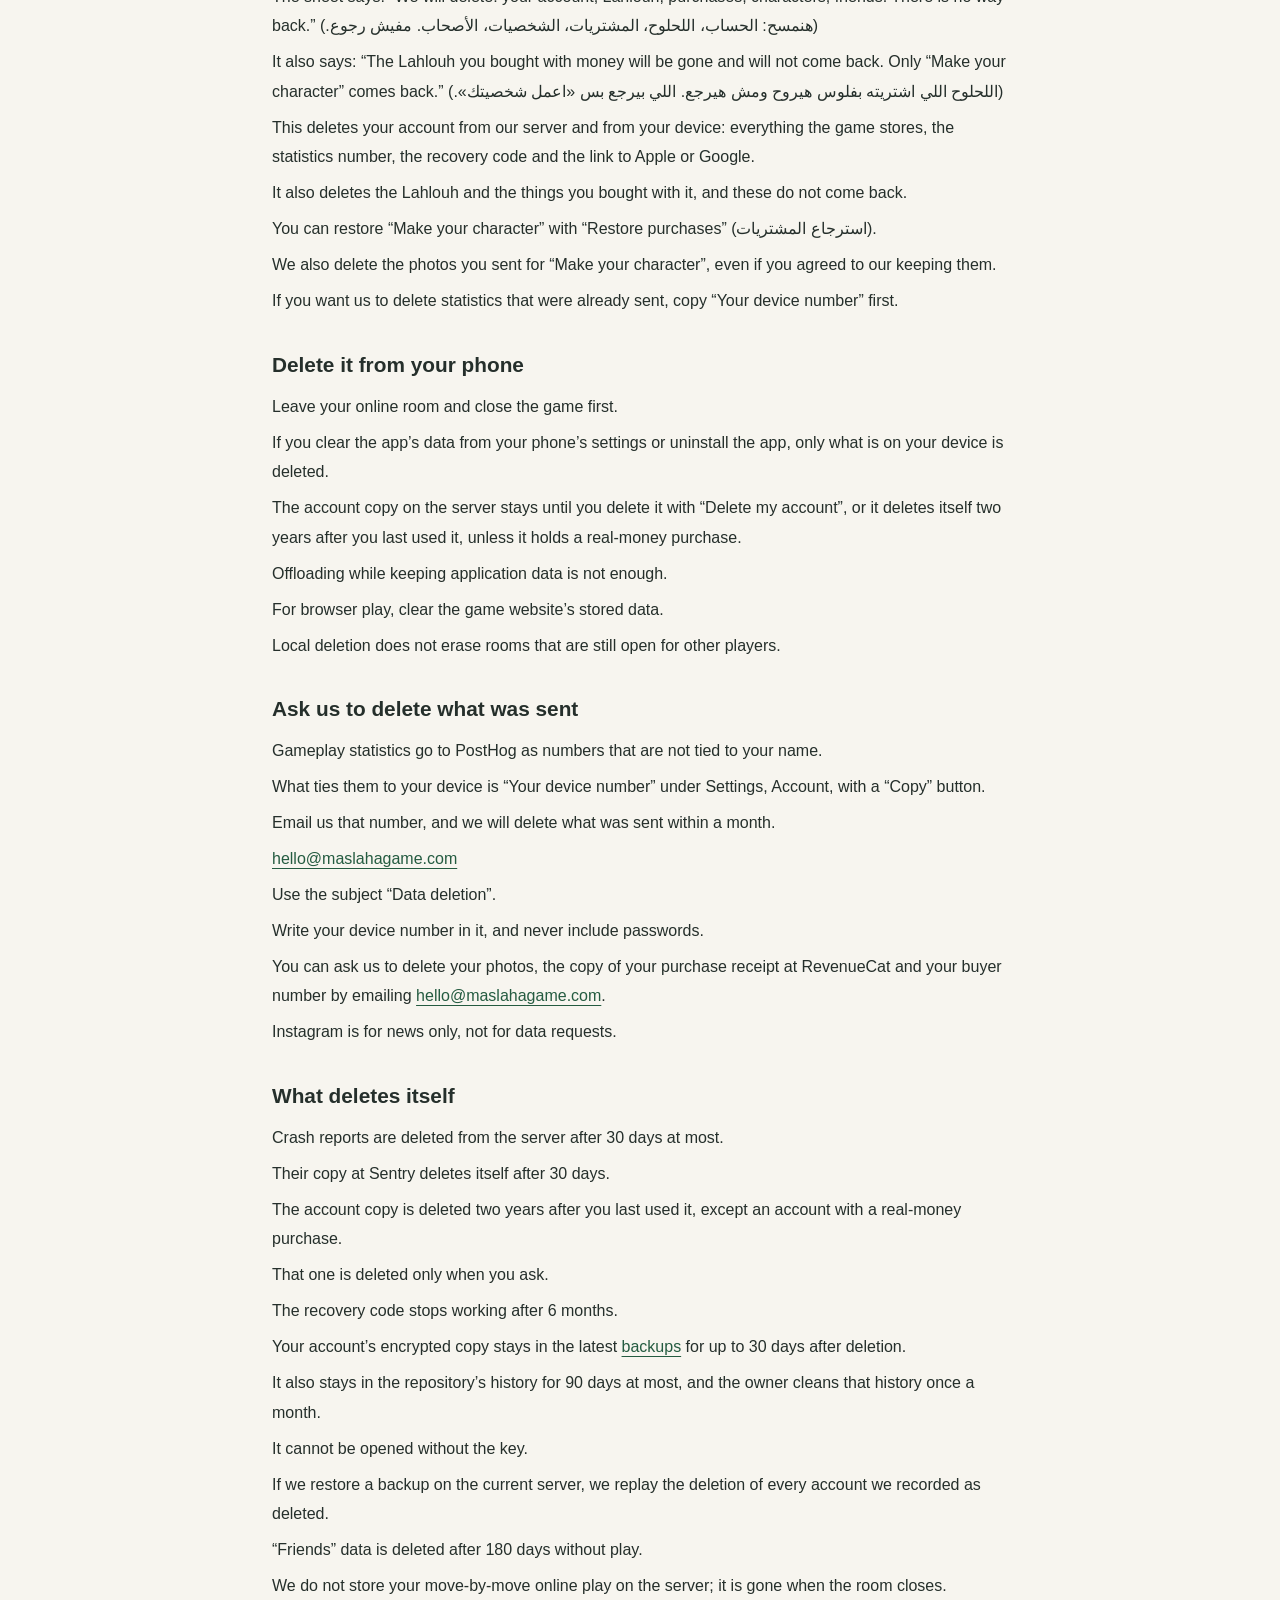
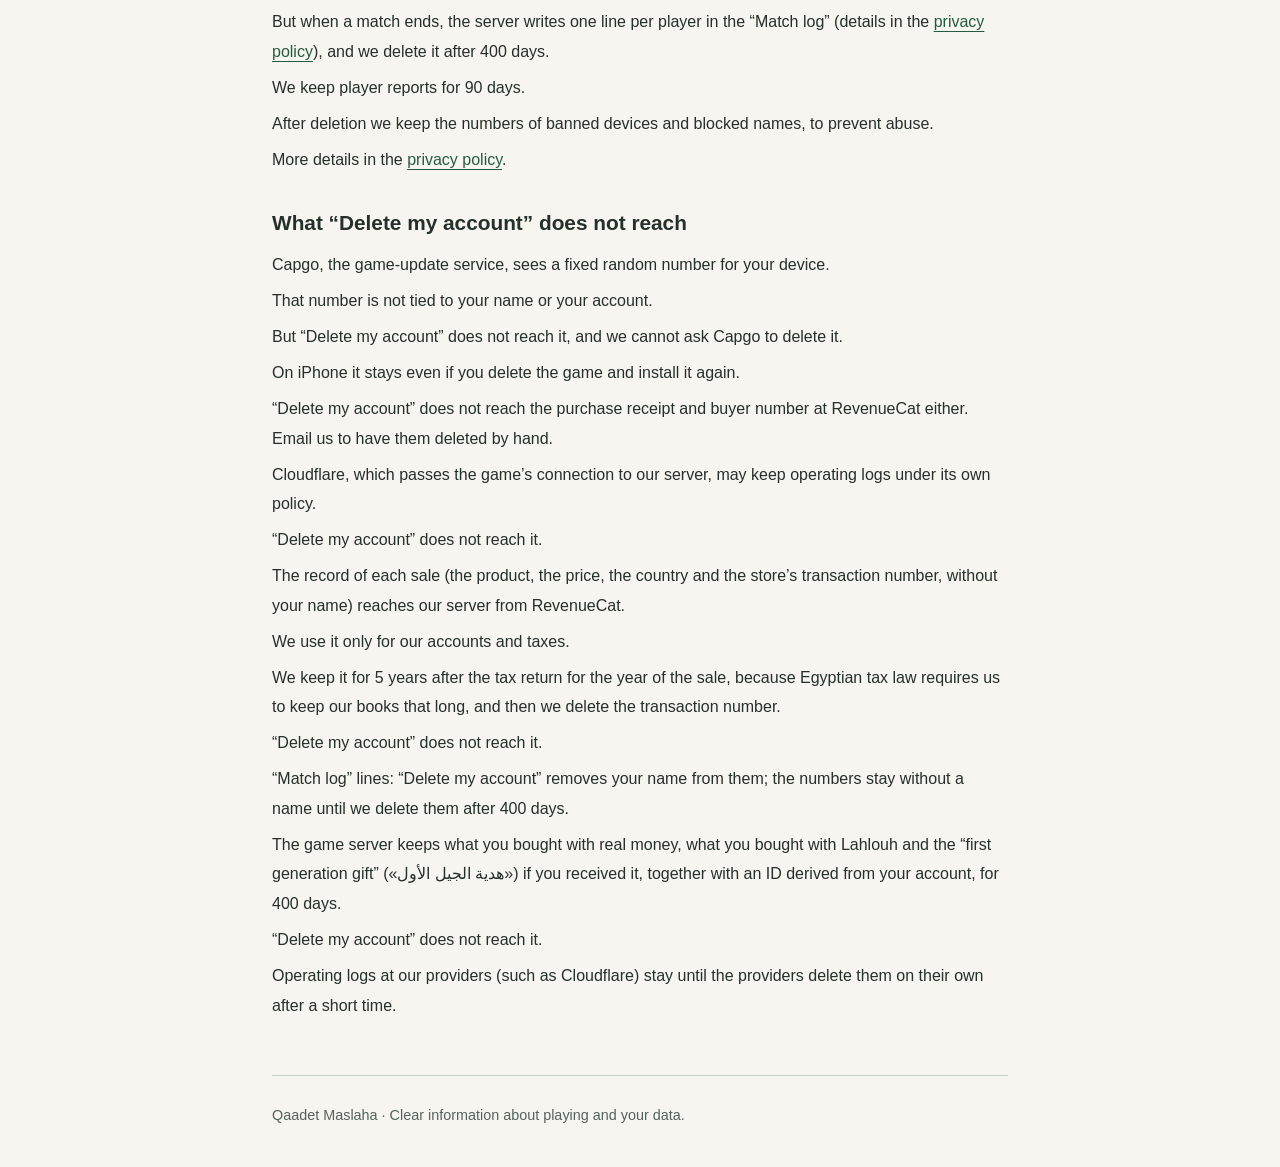
==== commit 51607362: "legal: deletion pages - clearer purchase-log sentence, first generation gift by its in-game name, no" ====
--- a/account-deletion-en.html
+++ b/account-deletion-en.html
@@ -27,8 +27,8 @@
 <section><h2>Delete your account from the game</h2><p>Step one: open Settings (<bdi lang="ar" dir="rtl">الإعدادات</bdi>).</p><p>Step two: choose Account (<bdi lang="ar" dir="rtl">الحساب</bdi>).</p><p>Step three: press “Delete my account” (<bdi lang="ar" dir="rtl">امسح حسابي</bdi>).</p><p>Step four: a sheet called “Delete my account” opens. Confirm with its “Delete my account” button.</p><p>The sheet says: “We will delete: your account, Lahlouh, purchases, characters, friends. There is no way back.” (<bdi lang="ar" dir="rtl">هنمسح: الحساب، اللحلوح، المشتريات، الشخصيات، الأصحاب. مفيش رجوع.</bdi>)</p><p>It also says: “The Lahlouh you bought with money will be gone and will not come back. Only “Make your character” comes back.” (<bdi lang="ar" dir="rtl">اللحلوح اللي اشتريته بفلوس هيروح ومش هيرجع. اللي بيرجع بس «اعمل شخصيتك».</bdi>)</p><p>This deletes your account from our server and from your device: everything the game stores, the statistics number, the recovery code and the link to Apple or Google.</p><p>It also deletes the Lahlouh and the things you bought with it, and these do not come back.</p><p>You can restore “Make your character” with “Restore purchases” (<bdi lang="ar" dir="rtl">استرجاع المشتريات</bdi>).</p><p>We also delete the photos you sent for “Make your character”, even if you agreed to our keeping them.</p><p>If you want us to delete statistics that were already sent, copy “Your device number” first.</p></section>
 <section><h2>Delete it from your phone</h2><p>Leave your online room and close the game first.</p><p>If you clear the app’s data from your phone’s settings or uninstall the app, only what is on your device is deleted.</p><p>The account copy on the server stays until you delete it with “Delete my account”, or it deletes itself two years after you last used it, unless it holds a real-money purchase.</p><p>Offloading while keeping application data is not enough.</p><p>For browser play, clear the game website’s stored data.</p><p>Local deletion does not erase rooms that are still open for other players.</p></section>
 <section id="request"><h2>Ask us to delete what was sent</h2><p>Gameplay statistics go to PostHog as numbers that are not tied to your name.</p><p>What ties them to your device is “Your device number” under Settings, Account, with a “Copy” button.</p><p>Email us that number, and we will delete what was sent within a month.</p><p><a href="mailto:hello@maslahagame.com" dir="ltr">hello@maslahagame.com</a></p><p>Use the subject “Data deletion”.</p><p>Write your device number in it, and never include passwords.</p><p>You can ask us to delete your photos, the copy of your purchase receipt at RevenueCat and your buyer number by emailing <a href="mailto:hello@maslahagame.com" dir="ltr">hello@maslahagame.com</a>.</p><p>Instagram is for news only, not for data requests.</p></section>
-<section><h2>What deletes itself</h2><p>Crash reports are deleted from the server after 30 days at most.</p><p>Their copy at Sentry deletes itself after 30 days.</p><p>The account copy is deleted two years after you last used it, except an account with a real-money purchase.</p><p>That one is deleted only when you ask.</p><p>The recovery code stops working after 6 months.</p><p>Your account’s encrypted copy stays in the latest <a href="privacy-en.html#backup">backups</a> for up to 30 days after deletion.</p><p>It also stays in the repository’s history for 90 days at most, and the owner cleans that history once a month.</p><p>It cannot be opened without the key.</p><p>If we restore a backup on the current server, we replay the deletion of every account we recorded as deleted.</p><p>“Friends” data is deleted after 180 days without play.</p><p>Your moves and actions in online play are not stored on the server, and they are gone when the room closes.</p><p>But when a match ends, the server writes one line per player in the “Match log” (details in the <a href="privacy-en.html">privacy policy</a>), and we delete it after 400 days.</p><p>We keep player reports for 90 days.</p><p>After deletion we keep the numbers of banned devices and blocked names, to prevent abuse.</p><p>More details in the <a href="privacy-en.html#delete">privacy policy</a>.</p></section>
-<section id="kept"><h2>What “Delete my account” does not reach</h2><p>Capgo, the game-update service, sees a fixed random number for your device.</p><p>That number is not tied to your name or your account.</p><p>But “Delete my account” does not reach it, and we cannot ask Capgo to delete it.</p><p>On iPhone it stays even if you delete the game and install it again.</p><p>“Delete my account” does not reach the purchase receipt and buyer number at RevenueCat either. Email us to have them deleted by hand.</p><p>Cloudflare, which passes the game’s connection to our server, may keep operating logs under its own policy.</p><p>“Delete my account” does not reach it.</p><p>The record of each sale (the product, the price, the country and the store’s transaction number, without your name) reaches our server from RevenueCat.</p><p>We use it only for our accounts and taxes.</p><p>We keep it for 5 years after the tax return for the year of the sale, because Egyptian tax law requires us to keep our books that long, and then we delete the transaction number.</p><p>“Delete my account” does not reach it.</p><p>“Match log” lines: “Delete my account” removes your name from them; the numbers stay without a name until we delete them after 400 days.</p><p>The game server keeps, with an ID derived from your account, what you bought with real money, what you bought with Lahlouh and the gifts you received, for 400 days.</p><p>“Delete my account” does not reach it.</p><p>Operating logs at our providers (such as Cloudflare) stay until the providers delete them on their own after a short time.</p></section>
+<section><h2>What deletes itself</h2><p>Crash reports are deleted from the server after 30 days at most.</p><p>Their copy at Sentry deletes itself after 30 days.</p><p>The account copy is deleted two years after you last used it, except an account with a real-money purchase.</p><p>That one is deleted only when you ask.</p><p>The recovery code stops working after 6 months.</p><p>Your account’s encrypted copy stays in the latest <a href="privacy-en.html#backup">backups</a> for up to 30 days after deletion.</p><p>It also stays in the repository’s history for 90 days at most, and the owner cleans that history once a month.</p><p>It cannot be opened without the key.</p><p>If we restore a backup on the current server, we replay the deletion of every account we recorded as deleted.</p><p>“Friends” data is deleted after 180 days without play.</p><p>We do not store your move-by-move online play on the server; it is gone when the room closes.</p><p>But when a match ends, the server writes one line per player in the “Match log” (details in the <a href="privacy-en.html">privacy policy</a>), and we delete it after 400 days.</p><p>We keep player reports for 90 days.</p><p>After deletion we keep the numbers of banned devices and blocked names, to prevent abuse.</p><p>More details in the <a href="privacy-en.html#delete">privacy policy</a>.</p></section>
+<section id="kept"><h2>What “Delete my account” does not reach</h2><p>Capgo, the game-update service, sees a fixed random number for your device.</p><p>That number is not tied to your name or your account.</p><p>But “Delete my account” does not reach it, and we cannot ask Capgo to delete it.</p><p>On iPhone it stays even if you delete the game and install it again.</p><p>“Delete my account” does not reach the purchase receipt and buyer number at RevenueCat either. Email us to have them deleted by hand.</p><p>Cloudflare, which passes the game’s connection to our server, may keep operating logs under its own policy.</p><p>“Delete my account” does not reach it.</p><p>The record of each sale (the product, the price, the country and the store’s transaction number, without your name) reaches our server from RevenueCat.</p><p>We use it only for our accounts and taxes.</p><p>We keep it for 5 years after the tax return for the year of the sale, because Egyptian tax law requires us to keep our books that long, and then we delete the transaction number.</p><p>“Delete my account” does not reach it.</p><p>“Match log” lines: “Delete my account” removes your name from them; the numbers stay without a name until we delete them after 400 days.</p><p>The game server keeps what you bought with real money, what you bought with Lahlouh and the “first generation gift” («هدية الجيل الأول») if you received it, together with an ID derived from your account, for 400 days.</p><p>“Delete my account” does not reach it.</p><p>Operating logs at our providers (such as Cloudflare) stay until the providers delete them on their own after a short time.</p></section>
 
 </main>
 <footer><p>Qaadet Maslaha · Clear information about playing and your data.</p></footer>
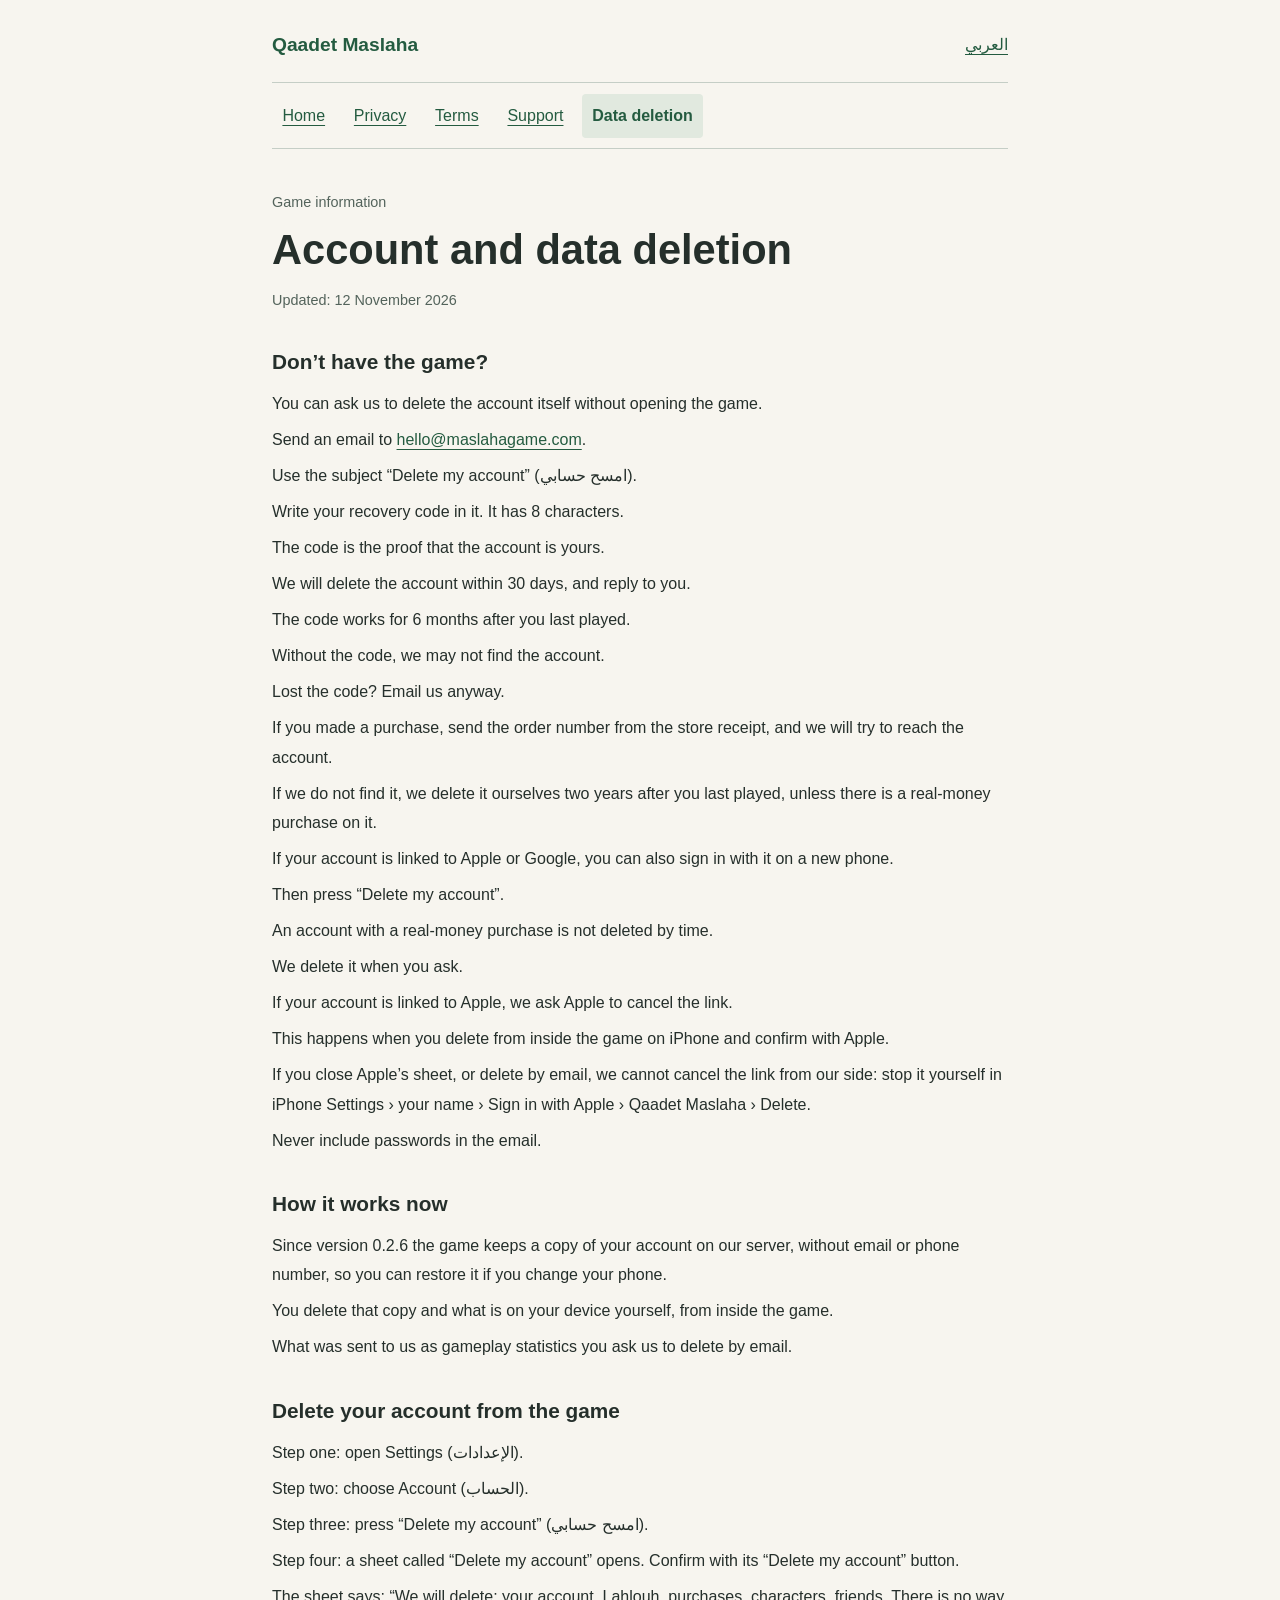
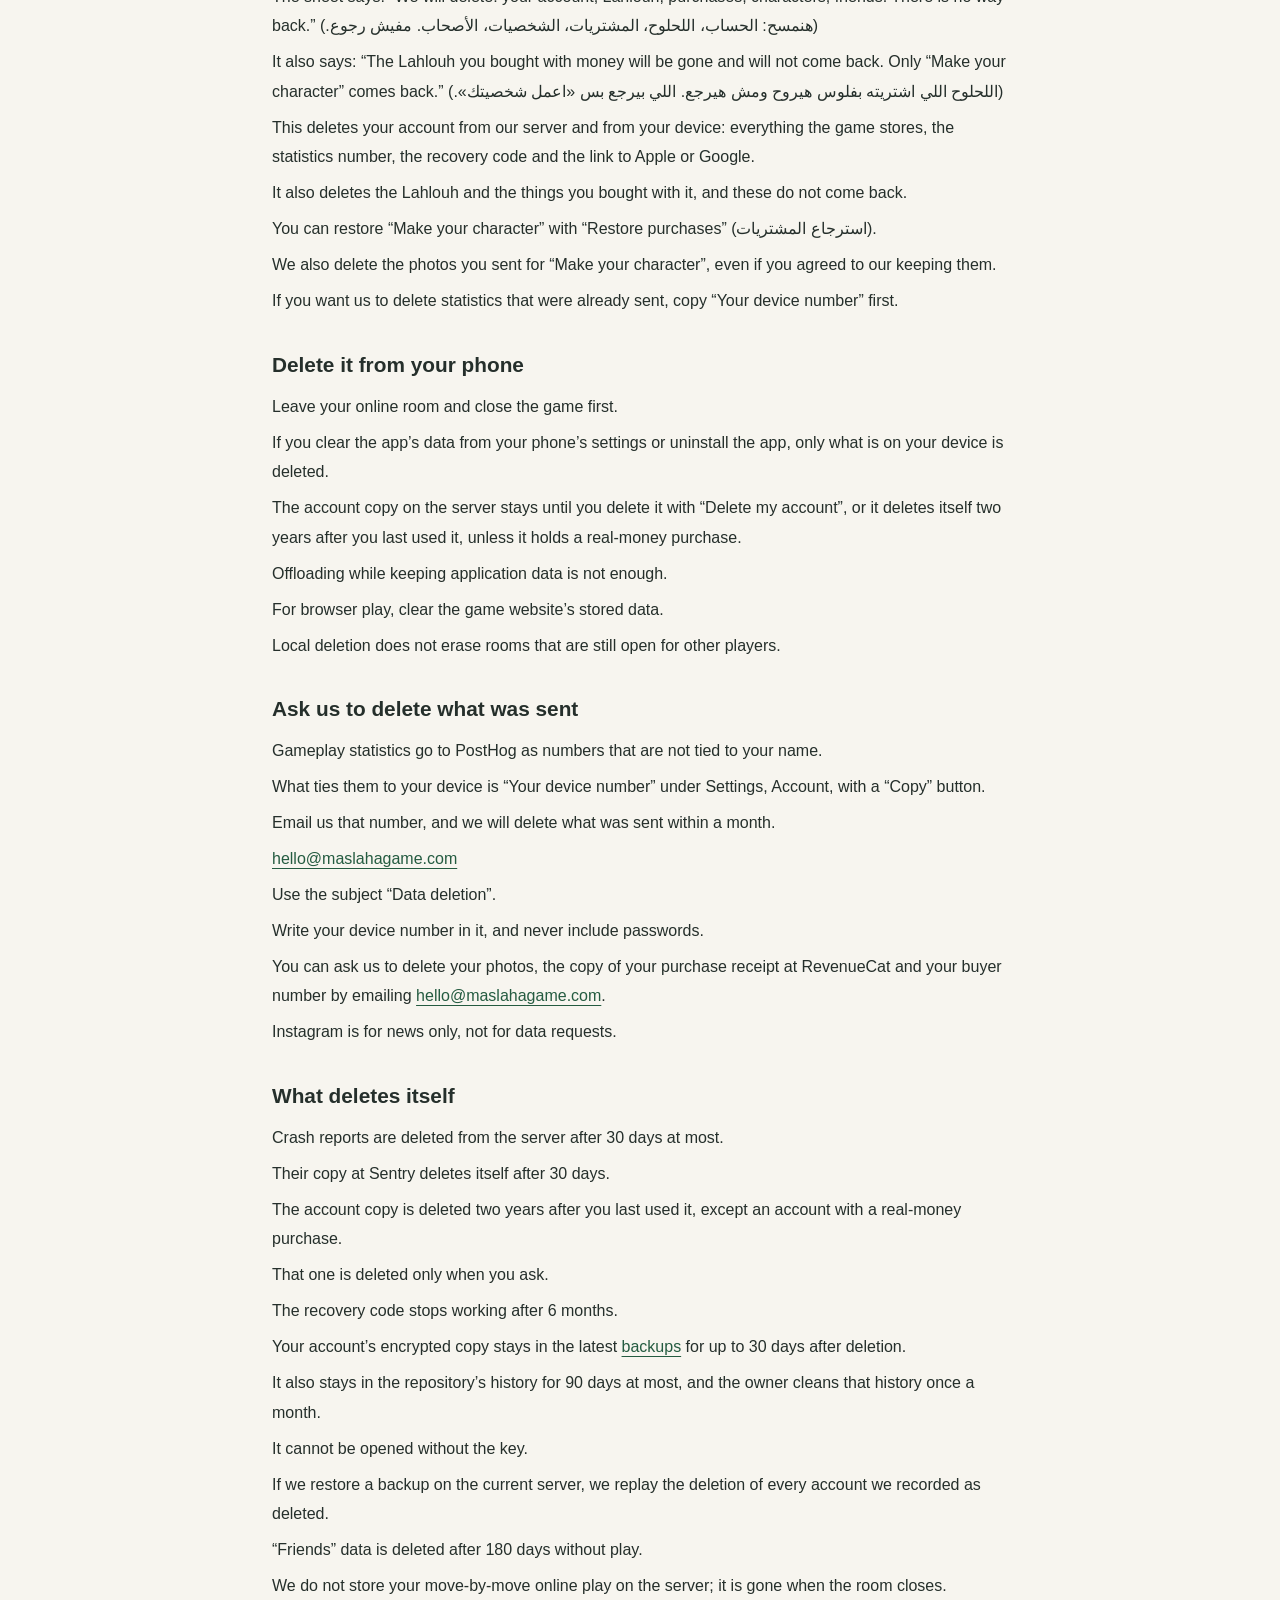
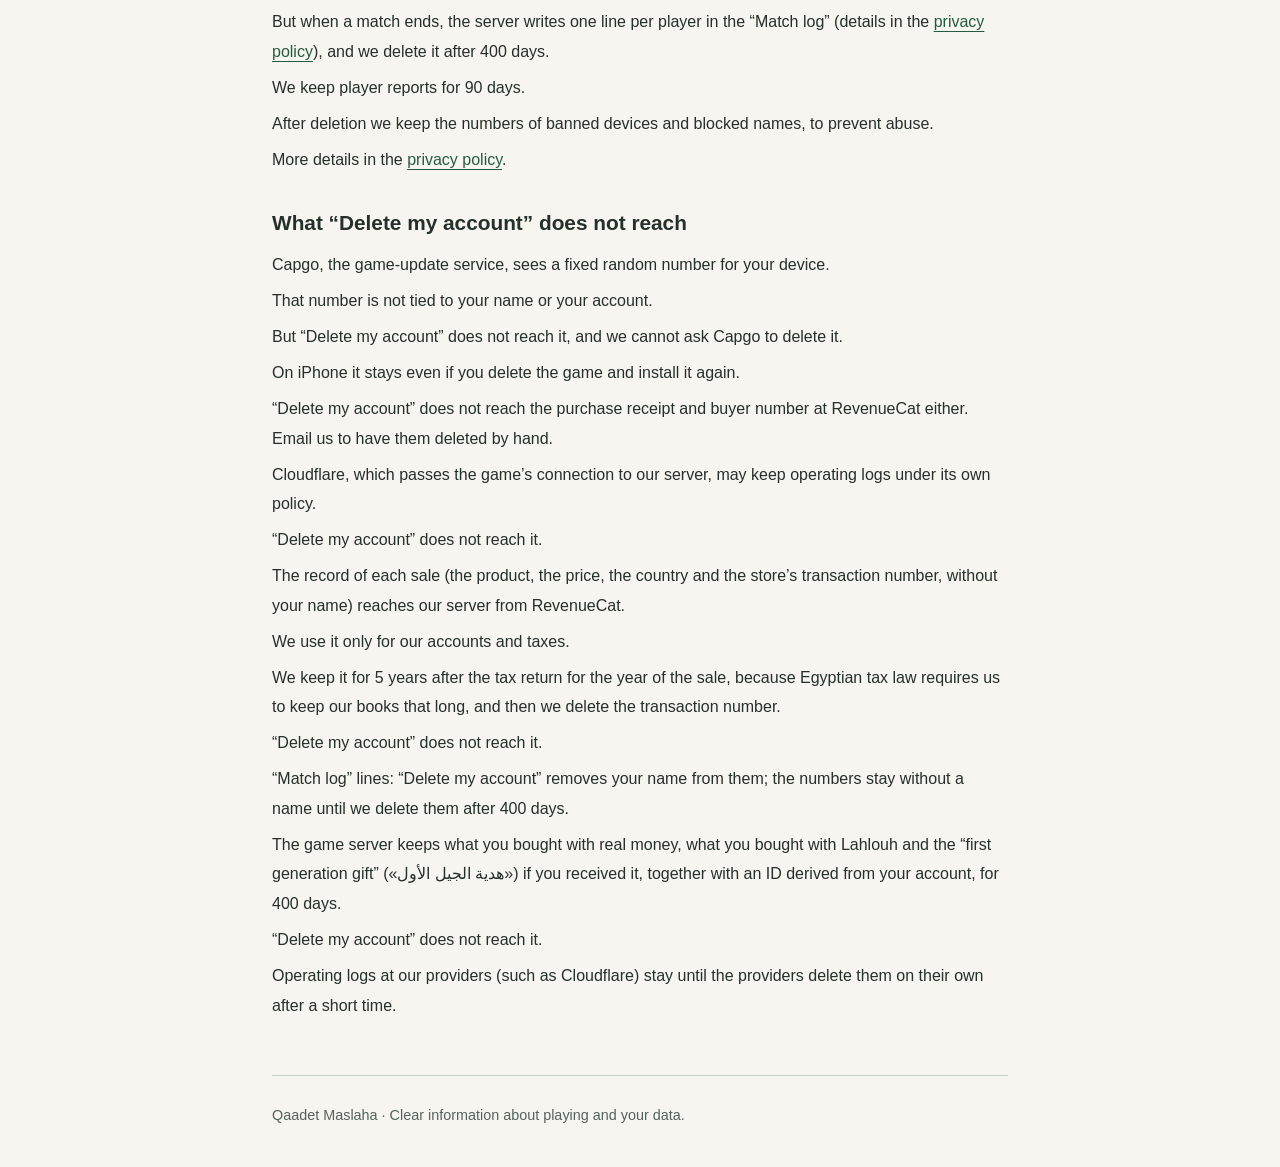
==== commit 726d84c0: "legal: re-pin to the public 0.2.11 text (70827d9f8), the website's own date, the match log in the ba" ====
--- a/account-deletion-en.html
+++ b/account-deletion-en.html
@@ -21,7 +21,7 @@
 <main id="content" tabindex="-1">
 <p class="eyebrow">Game information</p>
 <h1>Account and data deletion</h1>
-<p class="updated">Updated: <time datetime="2026-10-28" dir="ltr">28 October 2026</time></p>
+<p class="updated">Updated: <time datetime="2026-11-12" dir="ltr">12 November 2026</time></p>
 <section id="no-app"><h2>Don’t have the game?</h2><p>You can ask us to delete the account itself without opening the game.</p><p>Send an email to <a href="mailto:hello@maslahagame.com" dir="ltr">hello@maslahagame.com</a>.</p><p>Use the subject “Delete my account” (<bdi lang="ar" dir="rtl">امسح حسابي</bdi>).</p><p>Write your recovery code in it. It has 8 characters.</p><p>The code is the proof that the account is yours.</p><p>We will delete the account within 30 days, and reply to you.</p><p>The code works for 6 months after you last played.</p><p>Without the code, we may not find the account.</p><p>Lost the code? Email us anyway.</p><p>If you made a purchase, send the order number from the store receipt, and we will try to reach the account.</p><p>If we do not find it, we delete it ourselves two years after you last played, unless there is a real-money purchase on it.</p><p>If your account is linked to Apple or Google, you can also sign in with it on a new phone.</p><p>Then press “Delete my account”.</p><p>An account with a real-money purchase is not deleted by time.</p><p>We delete it when you ask.</p><p>If your account is linked to Apple, we ask Apple to cancel the link.</p><p>This happens when you delete from inside the game on iPhone and confirm with Apple.</p><p>If you close Apple’s sheet, or delete by email, we cannot cancel the link from our side: stop it yourself in iPhone Settings › your name › Sign in with Apple › Qaadet Maslaha › Delete.</p><p>Never include passwords in the email.</p></section>
 <section><h2>How it works now</h2><p>Since version 0.2.6 the game keeps a copy of your account on our server, without email or phone number, so you can restore it if you change your phone.</p><p>You delete that copy and what is on your device yourself, from inside the game.</p><p>What was sent to us as gameplay statistics you ask us to delete by email.</p></section>
 <section><h2>Delete your account from the game</h2><p>Step one: open Settings (<bdi lang="ar" dir="rtl">الإعدادات</bdi>).</p><p>Step two: choose Account (<bdi lang="ar" dir="rtl">الحساب</bdi>).</p><p>Step three: press “Delete my account” (<bdi lang="ar" dir="rtl">امسح حسابي</bdi>).</p><p>Step four: a sheet called “Delete my account” opens. Confirm with its “Delete my account” button.</p><p>The sheet says: “We will delete: your account, Lahlouh, purchases, characters, friends. There is no way back.” (<bdi lang="ar" dir="rtl">هنمسح: الحساب، اللحلوح، المشتريات، الشخصيات، الأصحاب. مفيش رجوع.</bdi>)</p><p>It also says: “The Lahlouh you bought with money will be gone and will not come back. Only “Make your character” comes back.” (<bdi lang="ar" dir="rtl">اللحلوح اللي اشتريته بفلوس هيروح ومش هيرجع. اللي بيرجع بس «اعمل شخصيتك».</bdi>)</p><p>This deletes your account from our server and from your device: everything the game stores, the statistics number, the recovery code and the link to Apple or Google.</p><p>It also deletes the Lahlouh and the things you bought with it, and these do not come back.</p><p>You can restore “Make your character” with “Restore purchases” (<bdi lang="ar" dir="rtl">استرجاع المشتريات</bdi>).</p><p>We also delete the photos you sent for “Make your character”, even if you agreed to our keeping them.</p><p>If you want us to delete statistics that were already sent, copy “Your device number” first.</p></section>
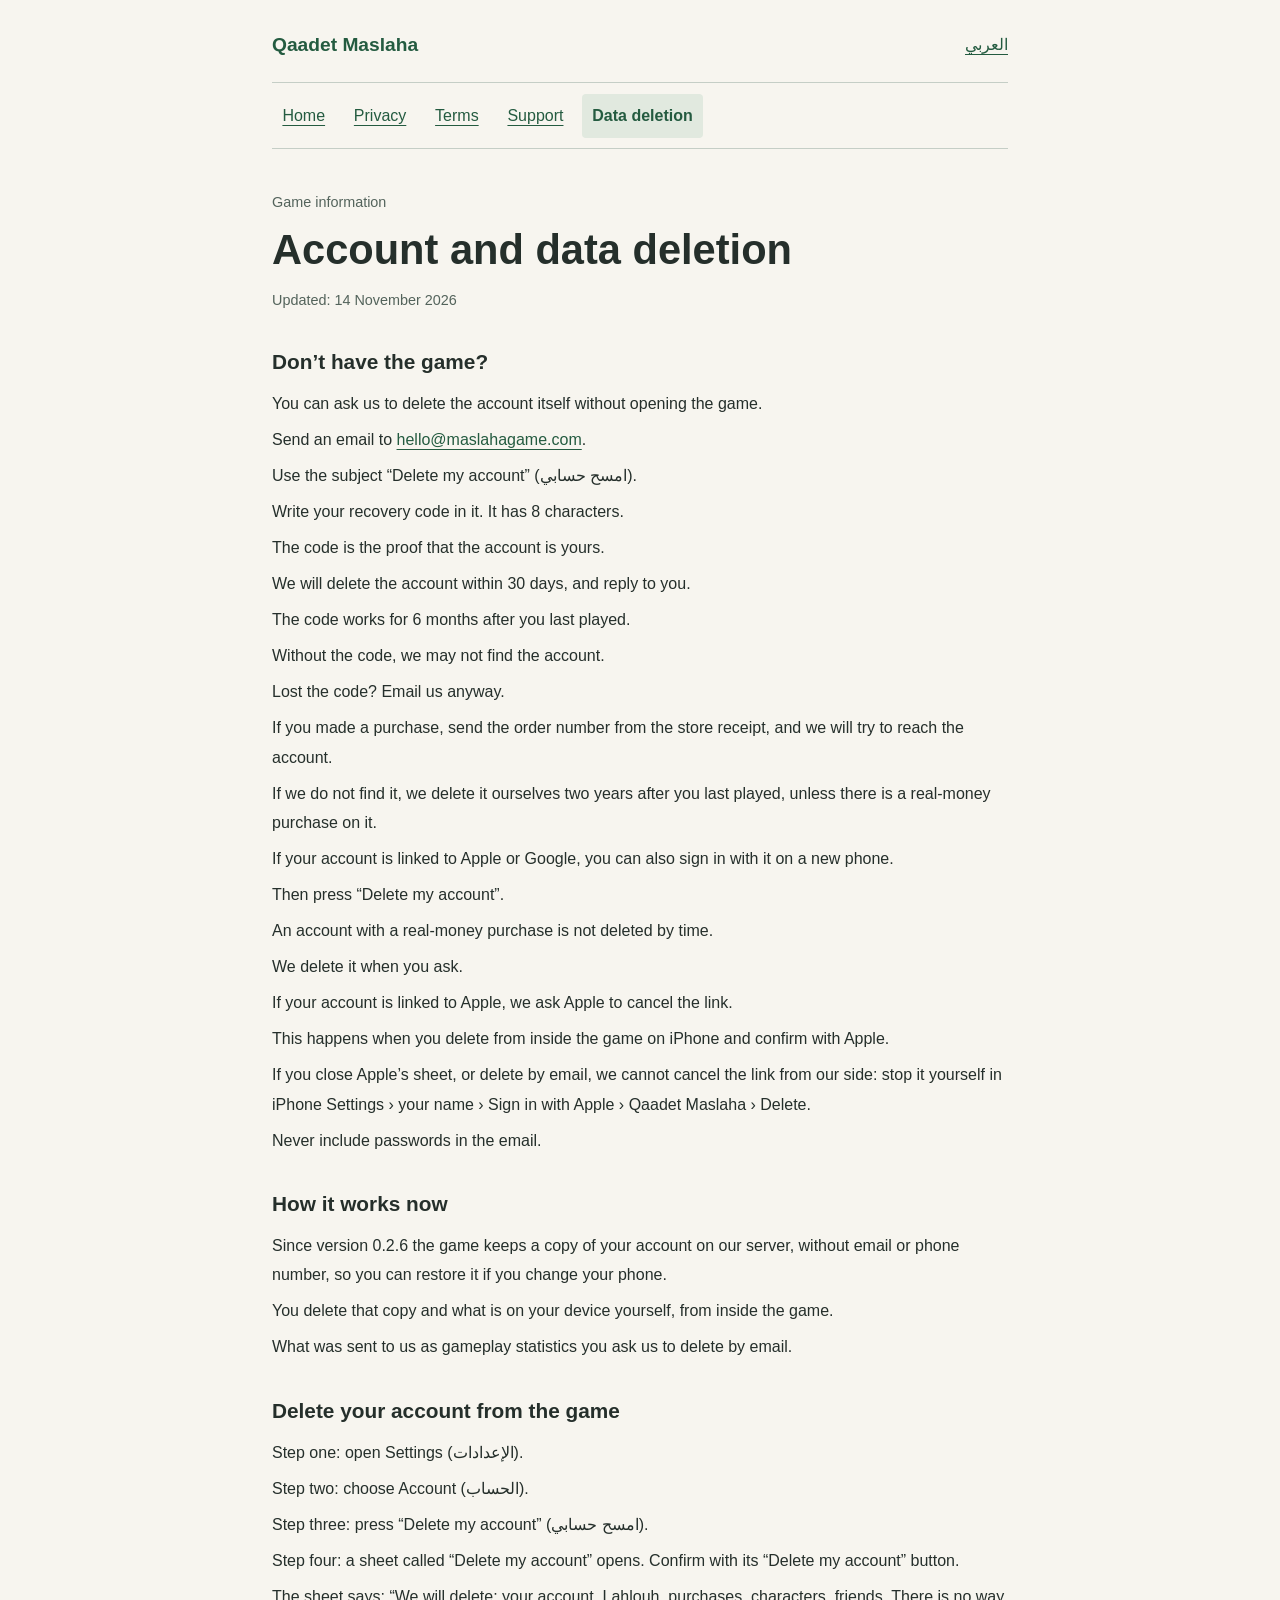
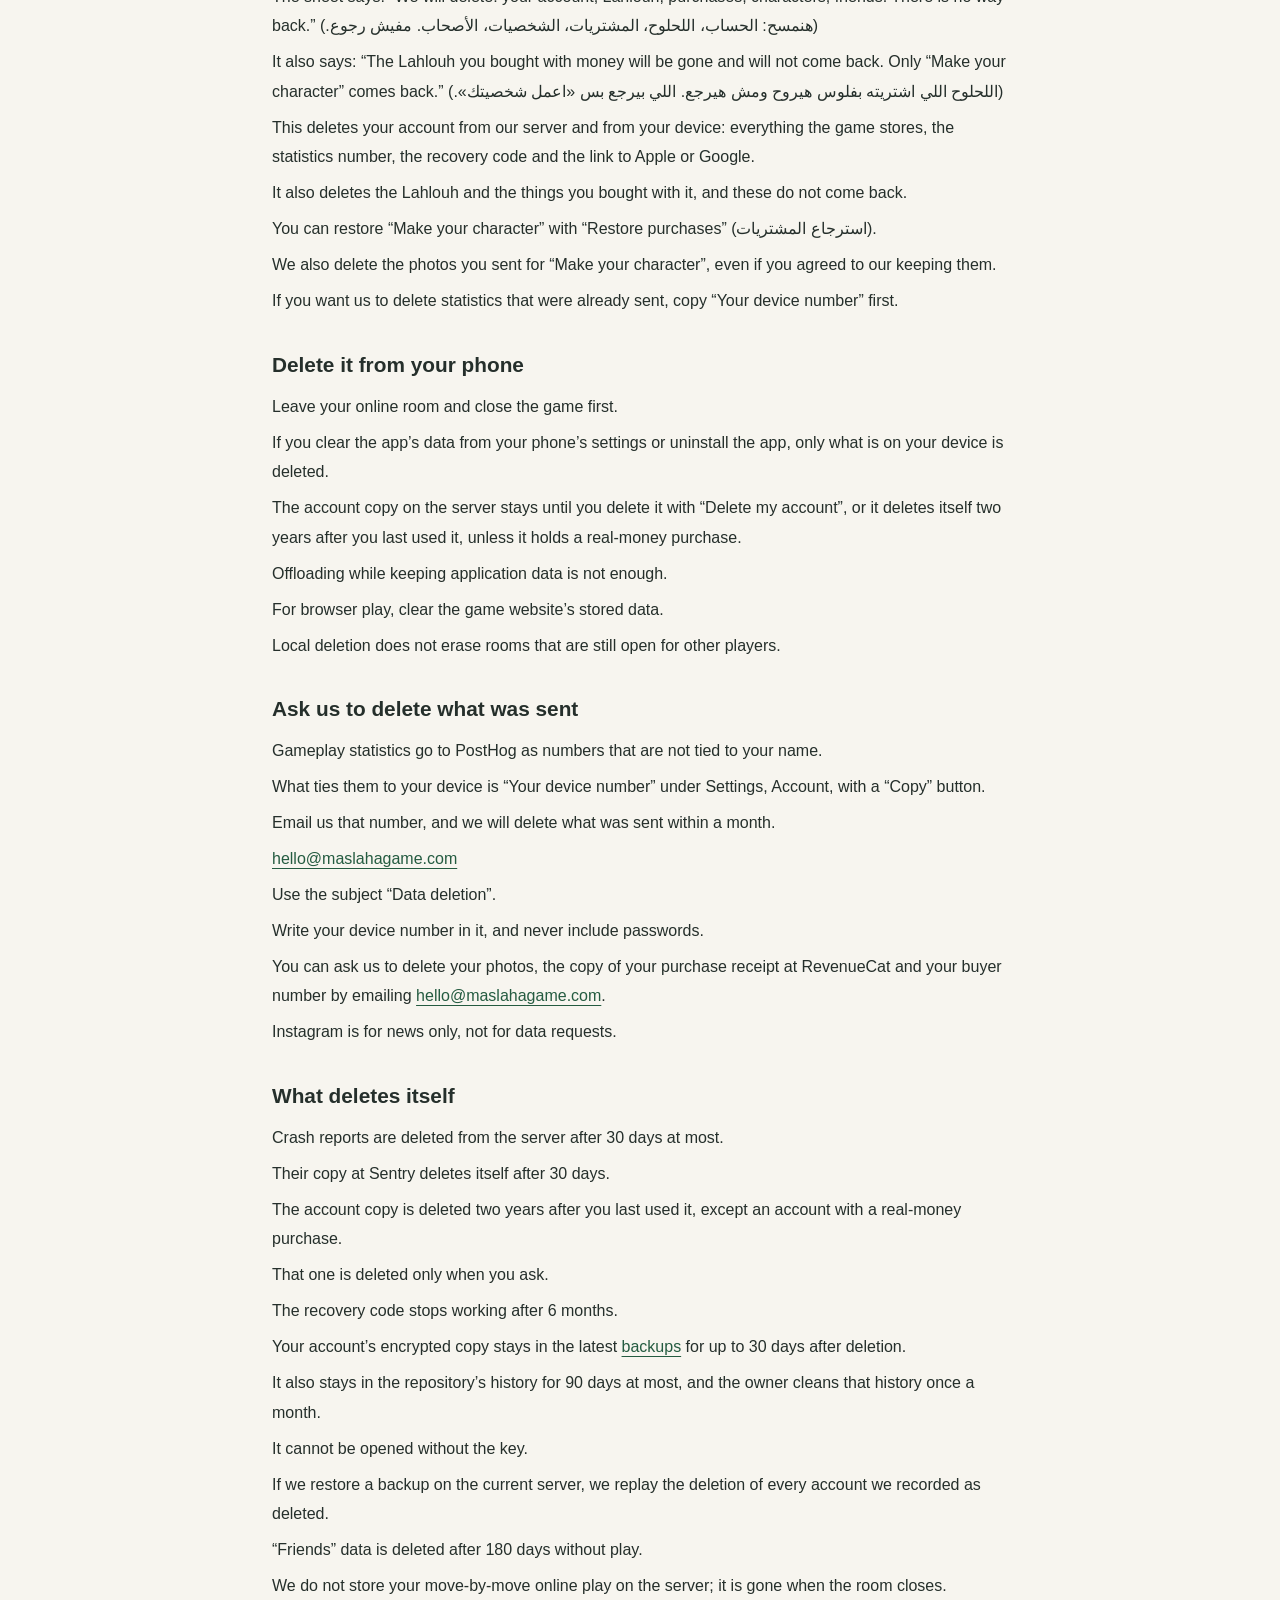
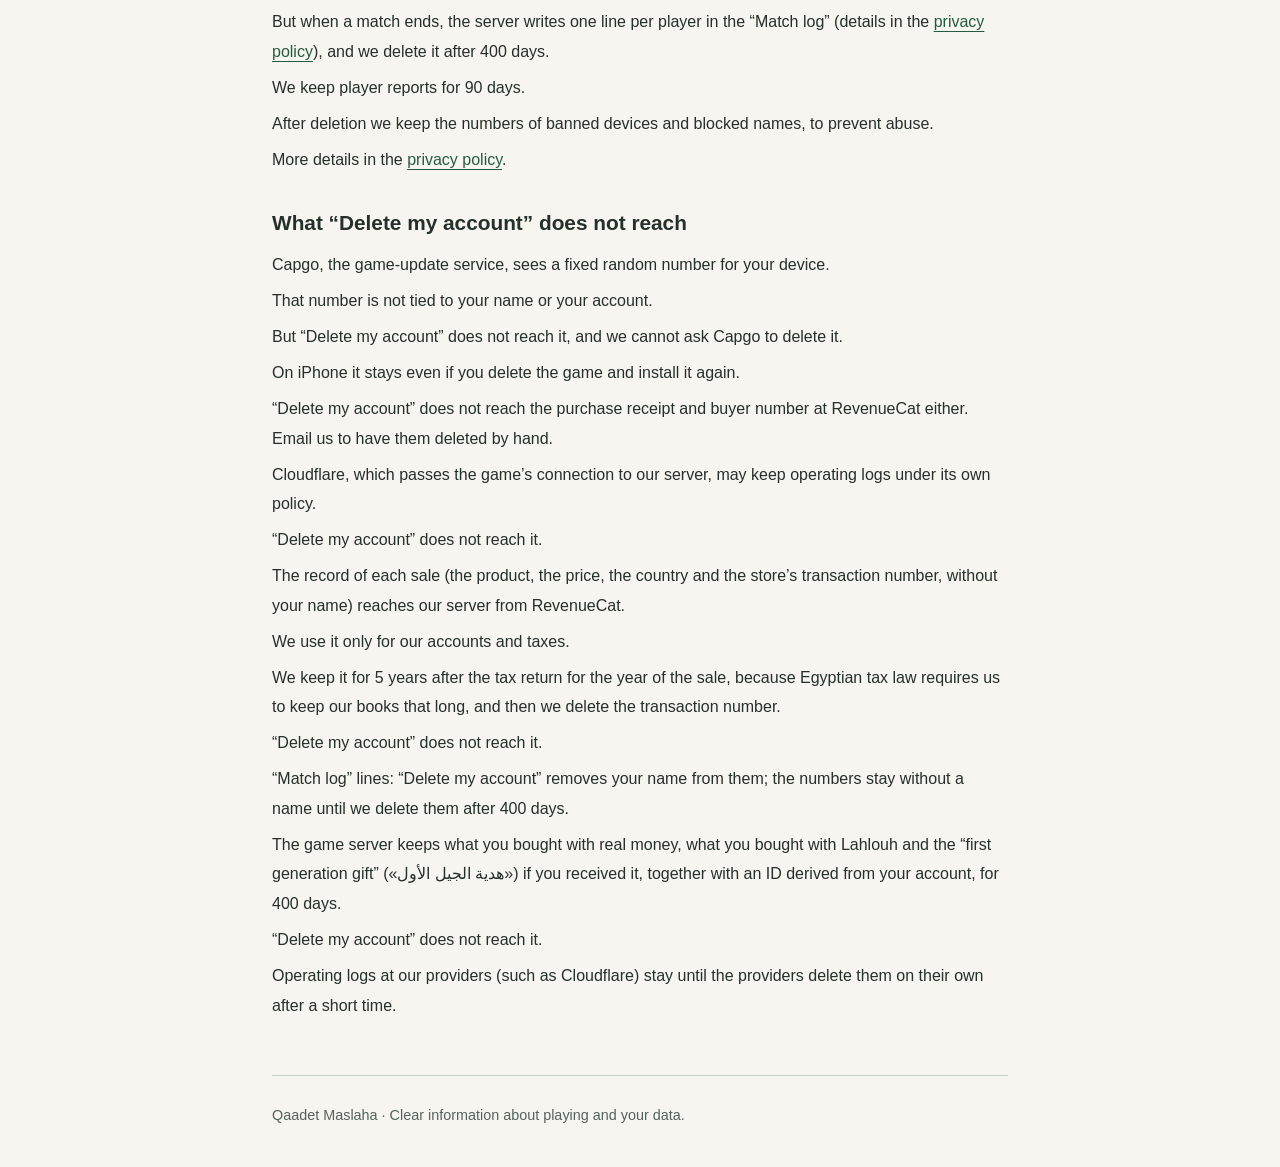
==== commit 96f1463a: "site: Google Play LIVE (button beside App Store) + the website date 2026-11-14 (SITE-STORE-BUTTONS 5" ====
--- a/account-deletion-en.html
+++ b/account-deletion-en.html
@@ -21,7 +21,7 @@
 <main id="content" tabindex="-1">
 <p class="eyebrow">Game information</p>
 <h1>Account and data deletion</h1>
-<p class="updated">Updated: <time datetime="2026-11-12" dir="ltr">12 November 2026</time></p>
+<p class="updated">Updated: <time datetime="2026-11-14" dir="ltr">14 November 2026</time></p>
 <section id="no-app"><h2>Don’t have the game?</h2><p>You can ask us to delete the account itself without opening the game.</p><p>Send an email to <a href="mailto:hello@maslahagame.com" dir="ltr">hello@maslahagame.com</a>.</p><p>Use the subject “Delete my account” (<bdi lang="ar" dir="rtl">امسح حسابي</bdi>).</p><p>Write your recovery code in it. It has 8 characters.</p><p>The code is the proof that the account is yours.</p><p>We will delete the account within 30 days, and reply to you.</p><p>The code works for 6 months after you last played.</p><p>Without the code, we may not find the account.</p><p>Lost the code? Email us anyway.</p><p>If you made a purchase, send the order number from the store receipt, and we will try to reach the account.</p><p>If we do not find it, we delete it ourselves two years after you last played, unless there is a real-money purchase on it.</p><p>If your account is linked to Apple or Google, you can also sign in with it on a new phone.</p><p>Then press “Delete my account”.</p><p>An account with a real-money purchase is not deleted by time.</p><p>We delete it when you ask.</p><p>If your account is linked to Apple, we ask Apple to cancel the link.</p><p>This happens when you delete from inside the game on iPhone and confirm with Apple.</p><p>If you close Apple’s sheet, or delete by email, we cannot cancel the link from our side: stop it yourself in iPhone Settings › your name › Sign in with Apple › Qaadet Maslaha › Delete.</p><p>Never include passwords in the email.</p></section>
 <section><h2>How it works now</h2><p>Since version 0.2.6 the game keeps a copy of your account on our server, without email or phone number, so you can restore it if you change your phone.</p><p>You delete that copy and what is on your device yourself, from inside the game.</p><p>What was sent to us as gameplay statistics you ask us to delete by email.</p></section>
 <section><h2>Delete your account from the game</h2><p>Step one: open Settings (<bdi lang="ar" dir="rtl">الإعدادات</bdi>).</p><p>Step two: choose Account (<bdi lang="ar" dir="rtl">الحساب</bdi>).</p><p>Step three: press “Delete my account” (<bdi lang="ar" dir="rtl">امسح حسابي</bdi>).</p><p>Step four: a sheet called “Delete my account” opens. Confirm with its “Delete my account” button.</p><p>The sheet says: “We will delete: your account, Lahlouh, purchases, characters, friends. There is no way back.” (<bdi lang="ar" dir="rtl">هنمسح: الحساب، اللحلوح، المشتريات، الشخصيات، الأصحاب. مفيش رجوع.</bdi>)</p><p>It also says: “The Lahlouh you bought with money will be gone and will not come back. Only “Make your character” comes back.” (<bdi lang="ar" dir="rtl">اللحلوح اللي اشتريته بفلوس هيروح ومش هيرجع. اللي بيرجع بس «اعمل شخصيتك».</bdi>)</p><p>This deletes your account from our server and from your device: everything the game stores, the statistics number, the recovery code and the link to Apple or Google.</p><p>It also deletes the Lahlouh and the things you bought with it, and these do not come back.</p><p>You can restore “Make your character” with “Restore purchases” (<bdi lang="ar" dir="rtl">استرجاع المشتريات</bdi>).</p><p>We also delete the photos you sent for “Make your character”, even if you agreed to our keeping them.</p><p>If you want us to delete statistics that were already sent, copy “Your device number” first.</p></section>
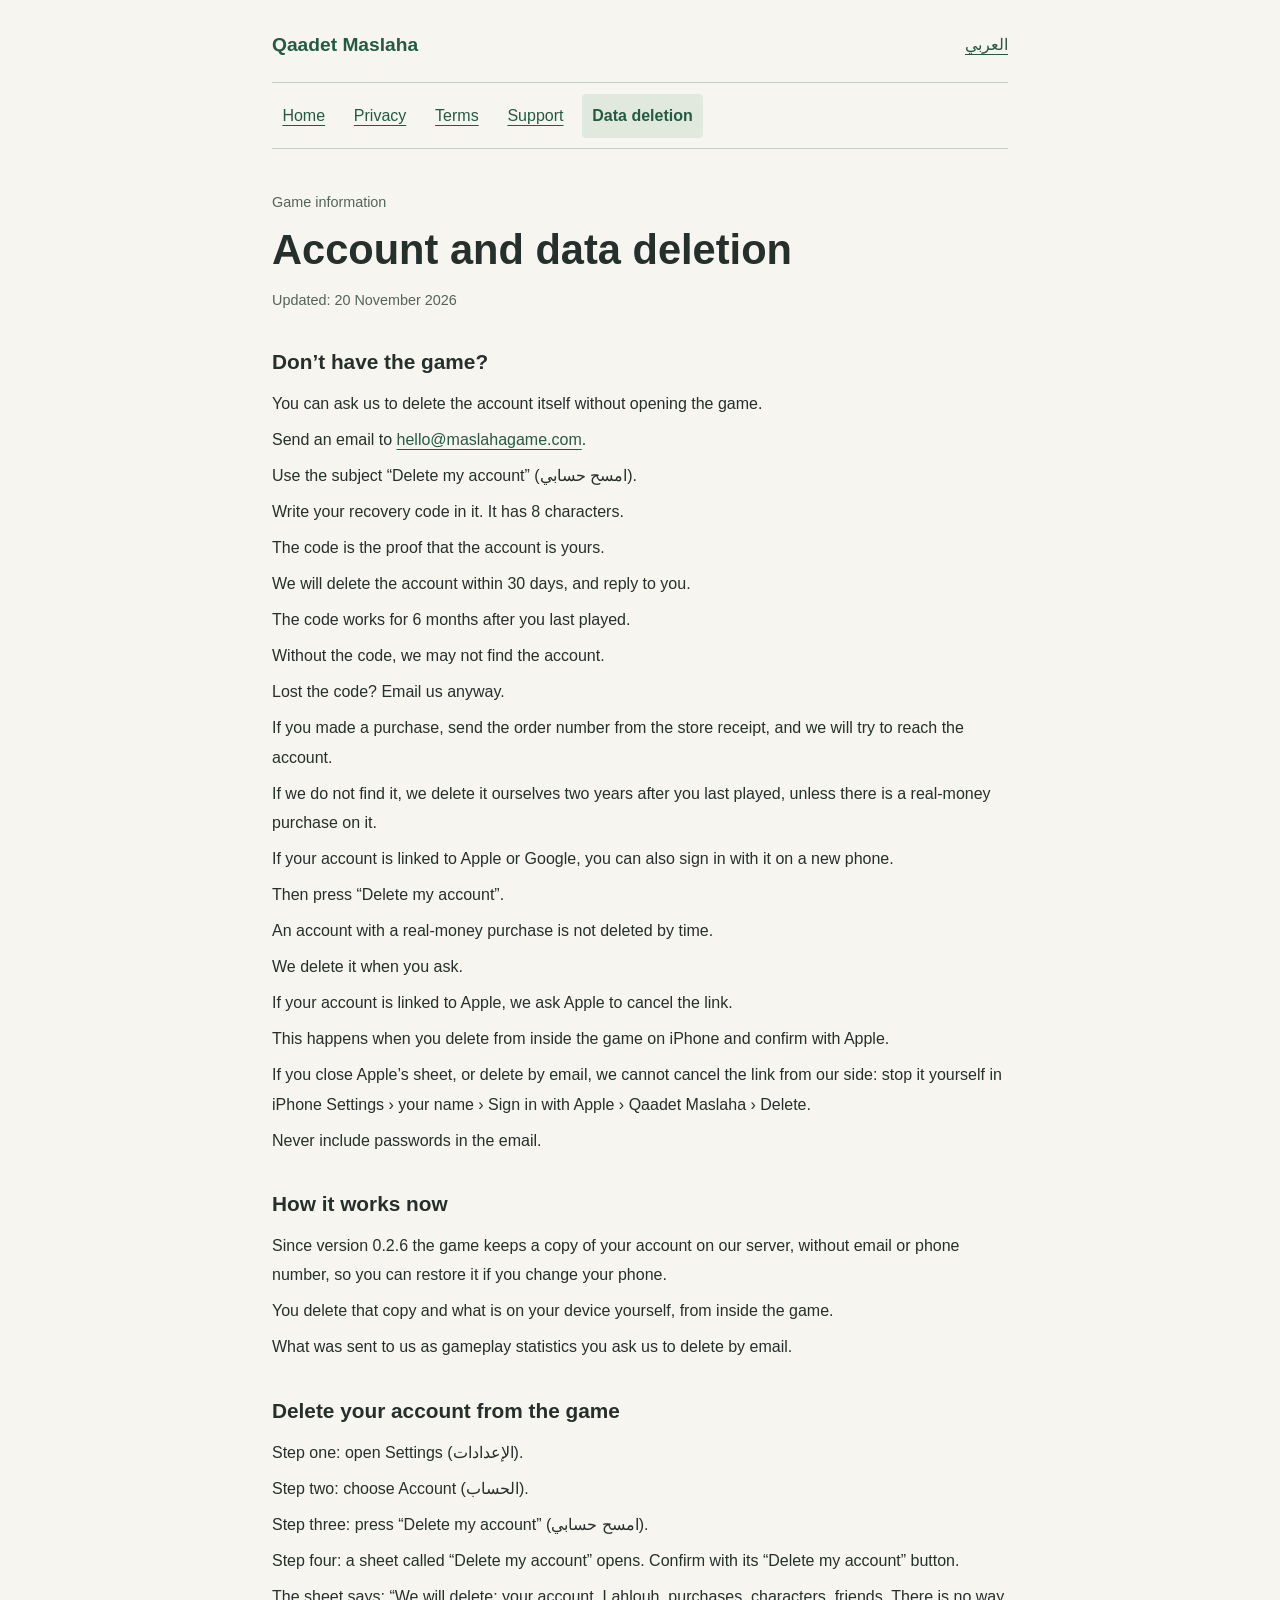
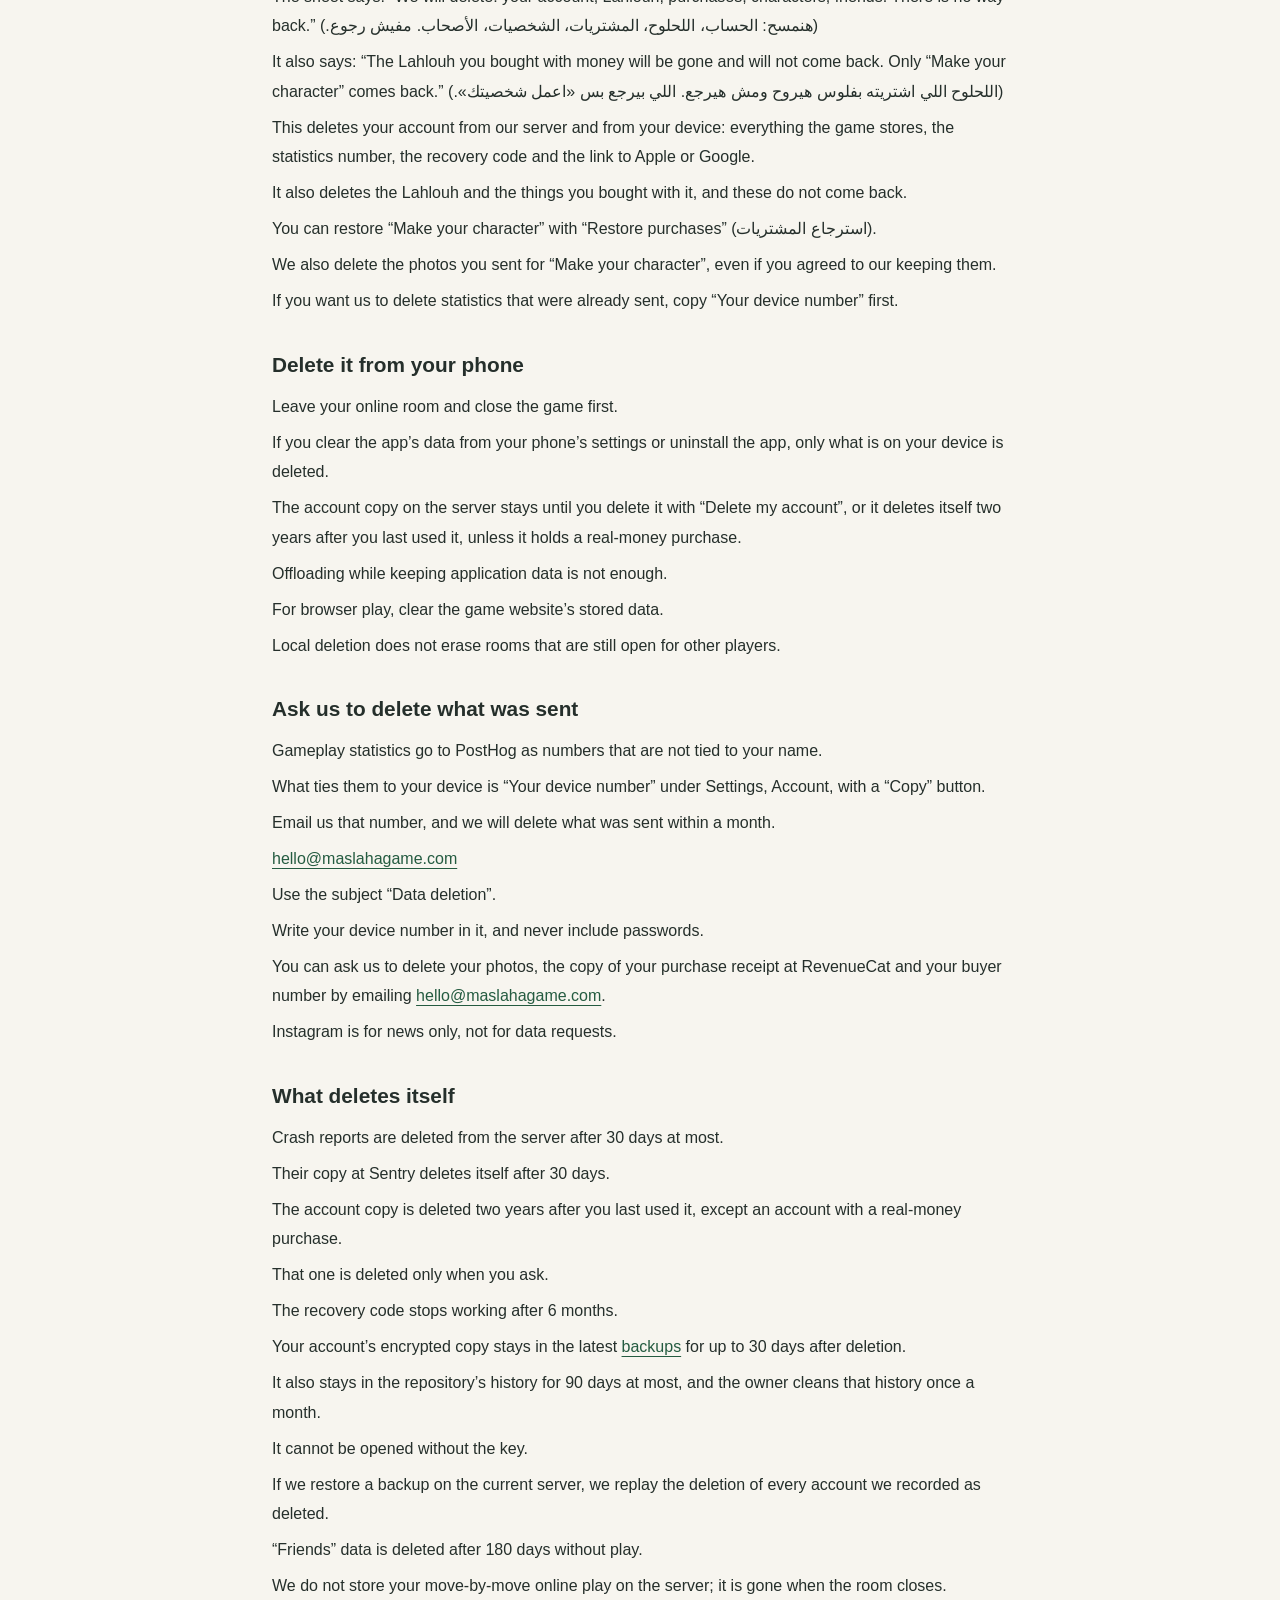
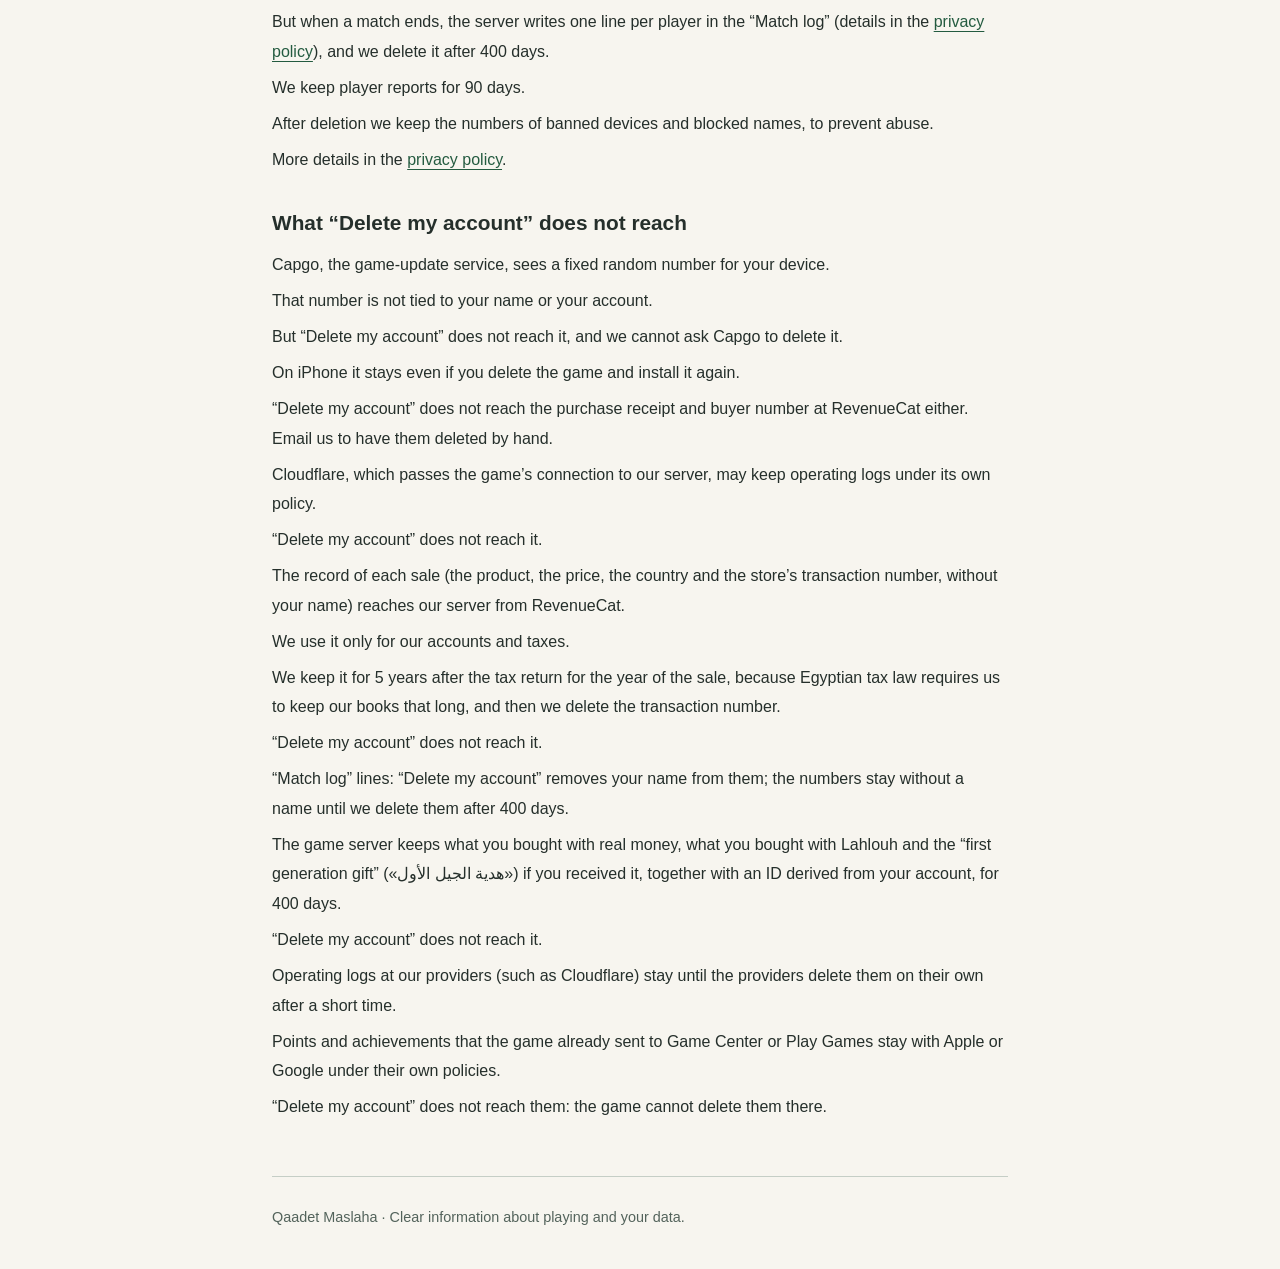
==== commit c31315a3: "site-repin: re-pin the legal pages to the 1.0.0 text at 66f5809e5 (order SITE-REPIN-1.0.0 r2 + r2.1)" ====
--- a/account-deletion-en.html
+++ b/account-deletion-en.html
@@ -21,14 +21,14 @@
 <main id="content" tabindex="-1">
 <p class="eyebrow">Game information</p>
 <h1>Account and data deletion</h1>
-<p class="updated">Updated: <time datetime="2026-11-14" dir="ltr">14 November 2026</time></p>
+<p class="updated">Updated: <time datetime="2026-11-20" dir="ltr">20 November 2026</time></p>
 <section id="no-app"><h2>Don’t have the game?</h2><p>You can ask us to delete the account itself without opening the game.</p><p>Send an email to <a href="mailto:hello@maslahagame.com" dir="ltr">hello@maslahagame.com</a>.</p><p>Use the subject “Delete my account” (<bdi lang="ar" dir="rtl">امسح حسابي</bdi>).</p><p>Write your recovery code in it. It has 8 characters.</p><p>The code is the proof that the account is yours.</p><p>We will delete the account within 30 days, and reply to you.</p><p>The code works for 6 months after you last played.</p><p>Without the code, we may not find the account.</p><p>Lost the code? Email us anyway.</p><p>If you made a purchase, send the order number from the store receipt, and we will try to reach the account.</p><p>If we do not find it, we delete it ourselves two years after you last played, unless there is a real-money purchase on it.</p><p>If your account is linked to Apple or Google, you can also sign in with it on a new phone.</p><p>Then press “Delete my account”.</p><p>An account with a real-money purchase is not deleted by time.</p><p>We delete it when you ask.</p><p>If your account is linked to Apple, we ask Apple to cancel the link.</p><p>This happens when you delete from inside the game on iPhone and confirm with Apple.</p><p>If you close Apple’s sheet, or delete by email, we cannot cancel the link from our side: stop it yourself in iPhone Settings › your name › Sign in with Apple › Qaadet Maslaha › Delete.</p><p>Never include passwords in the email.</p></section>
 <section><h2>How it works now</h2><p>Since version 0.2.6 the game keeps a copy of your account on our server, without email or phone number, so you can restore it if you change your phone.</p><p>You delete that copy and what is on your device yourself, from inside the game.</p><p>What was sent to us as gameplay statistics you ask us to delete by email.</p></section>
 <section><h2>Delete your account from the game</h2><p>Step one: open Settings (<bdi lang="ar" dir="rtl">الإعدادات</bdi>).</p><p>Step two: choose Account (<bdi lang="ar" dir="rtl">الحساب</bdi>).</p><p>Step three: press “Delete my account” (<bdi lang="ar" dir="rtl">امسح حسابي</bdi>).</p><p>Step four: a sheet called “Delete my account” opens. Confirm with its “Delete my account” button.</p><p>The sheet says: “We will delete: your account, Lahlouh, purchases, characters, friends. There is no way back.” (<bdi lang="ar" dir="rtl">هنمسح: الحساب، اللحلوح، المشتريات، الشخصيات، الأصحاب. مفيش رجوع.</bdi>)</p><p>It also says: “The Lahlouh you bought with money will be gone and will not come back. Only “Make your character” comes back.” (<bdi lang="ar" dir="rtl">اللحلوح اللي اشتريته بفلوس هيروح ومش هيرجع. اللي بيرجع بس «اعمل شخصيتك».</bdi>)</p><p>This deletes your account from our server and from your device: everything the game stores, the statistics number, the recovery code and the link to Apple or Google.</p><p>It also deletes the Lahlouh and the things you bought with it, and these do not come back.</p><p>You can restore “Make your character” with “Restore purchases” (<bdi lang="ar" dir="rtl">استرجاع المشتريات</bdi>).</p><p>We also delete the photos you sent for “Make your character”, even if you agreed to our keeping them.</p><p>If you want us to delete statistics that were already sent, copy “Your device number” first.</p></section>
 <section><h2>Delete it from your phone</h2><p>Leave your online room and close the game first.</p><p>If you clear the app’s data from your phone’s settings or uninstall the app, only what is on your device is deleted.</p><p>The account copy on the server stays until you delete it with “Delete my account”, or it deletes itself two years after you last used it, unless it holds a real-money purchase.</p><p>Offloading while keeping application data is not enough.</p><p>For browser play, clear the game website’s stored data.</p><p>Local deletion does not erase rooms that are still open for other players.</p></section>
 <section id="request"><h2>Ask us to delete what was sent</h2><p>Gameplay statistics go to PostHog as numbers that are not tied to your name.</p><p>What ties them to your device is “Your device number” under Settings, Account, with a “Copy” button.</p><p>Email us that number, and we will delete what was sent within a month.</p><p><a href="mailto:hello@maslahagame.com" dir="ltr">hello@maslahagame.com</a></p><p>Use the subject “Data deletion”.</p><p>Write your device number in it, and never include passwords.</p><p>You can ask us to delete your photos, the copy of your purchase receipt at RevenueCat and your buyer number by emailing <a href="mailto:hello@maslahagame.com" dir="ltr">hello@maslahagame.com</a>.</p><p>Instagram is for news only, not for data requests.</p></section>
 <section><h2>What deletes itself</h2><p>Crash reports are deleted from the server after 30 days at most.</p><p>Their copy at Sentry deletes itself after 30 days.</p><p>The account copy is deleted two years after you last used it, except an account with a real-money purchase.</p><p>That one is deleted only when you ask.</p><p>The recovery code stops working after 6 months.</p><p>Your account’s encrypted copy stays in the latest <a href="privacy-en.html#backup">backups</a> for up to 30 days after deletion.</p><p>It also stays in the repository’s history for 90 days at most, and the owner cleans that history once a month.</p><p>It cannot be opened without the key.</p><p>If we restore a backup on the current server, we replay the deletion of every account we recorded as deleted.</p><p>“Friends” data is deleted after 180 days without play.</p><p>We do not store your move-by-move online play on the server; it is gone when the room closes.</p><p>But when a match ends, the server writes one line per player in the “Match log” (details in the <a href="privacy-en.html">privacy policy</a>), and we delete it after 400 days.</p><p>We keep player reports for 90 days.</p><p>After deletion we keep the numbers of banned devices and blocked names, to prevent abuse.</p><p>More details in the <a href="privacy-en.html#delete">privacy policy</a>.</p></section>
-<section id="kept"><h2>What “Delete my account” does not reach</h2><p>Capgo, the game-update service, sees a fixed random number for your device.</p><p>That number is not tied to your name or your account.</p><p>But “Delete my account” does not reach it, and we cannot ask Capgo to delete it.</p><p>On iPhone it stays even if you delete the game and install it again.</p><p>“Delete my account” does not reach the purchase receipt and buyer number at RevenueCat either. Email us to have them deleted by hand.</p><p>Cloudflare, which passes the game’s connection to our server, may keep operating logs under its own policy.</p><p>“Delete my account” does not reach it.</p><p>The record of each sale (the product, the price, the country and the store’s transaction number, without your name) reaches our server from RevenueCat.</p><p>We use it only for our accounts and taxes.</p><p>We keep it for 5 years after the tax return for the year of the sale, because Egyptian tax law requires us to keep our books that long, and then we delete the transaction number.</p><p>“Delete my account” does not reach it.</p><p>“Match log” lines: “Delete my account” removes your name from them; the numbers stay without a name until we delete them after 400 days.</p><p>The game server keeps what you bought with real money, what you bought with Lahlouh and the “first generation gift” («هدية الجيل الأول») if you received it, together with an ID derived from your account, for 400 days.</p><p>“Delete my account” does not reach it.</p><p>Operating logs at our providers (such as Cloudflare) stay until the providers delete them on their own after a short time.</p></section>
+<section id="kept"><h2>What “Delete my account” does not reach</h2><p>Capgo, the game-update service, sees a fixed random number for your device.</p><p>That number is not tied to your name or your account.</p><p>But “Delete my account” does not reach it, and we cannot ask Capgo to delete it.</p><p>On iPhone it stays even if you delete the game and install it again.</p><p>“Delete my account” does not reach the purchase receipt and buyer number at RevenueCat either. Email us to have them deleted by hand.</p><p>Cloudflare, which passes the game’s connection to our server, may keep operating logs under its own policy.</p><p>“Delete my account” does not reach it.</p><p>The record of each sale (the product, the price, the country and the store’s transaction number, without your name) reaches our server from RevenueCat.</p><p>We use it only for our accounts and taxes.</p><p>We keep it for 5 years after the tax return for the year of the sale, because Egyptian tax law requires us to keep our books that long, and then we delete the transaction number.</p><p>“Delete my account” does not reach it.</p><p>“Match log” lines: “Delete my account” removes your name from them; the numbers stay without a name until we delete them after 400 days.</p><p>The game server keeps what you bought with real money, what you bought with Lahlouh and the “first generation gift” («هدية الجيل الأول») if you received it, together with an ID derived from your account, for 400 days.</p><p>“Delete my account” does not reach it.</p><p>Operating logs at our providers (such as Cloudflare) stay until the providers delete them on their own after a short time.</p><p>Points and achievements that the game already sent to Game Center or Play Games stay with Apple or Google under their own policies.</p><p>“Delete my account” does not reach them: the game cannot delete them there.</p></section>
 
 </main>
 <footer><p>Qaadet Maslaha · Clear information about playing and your data.</p></footer>
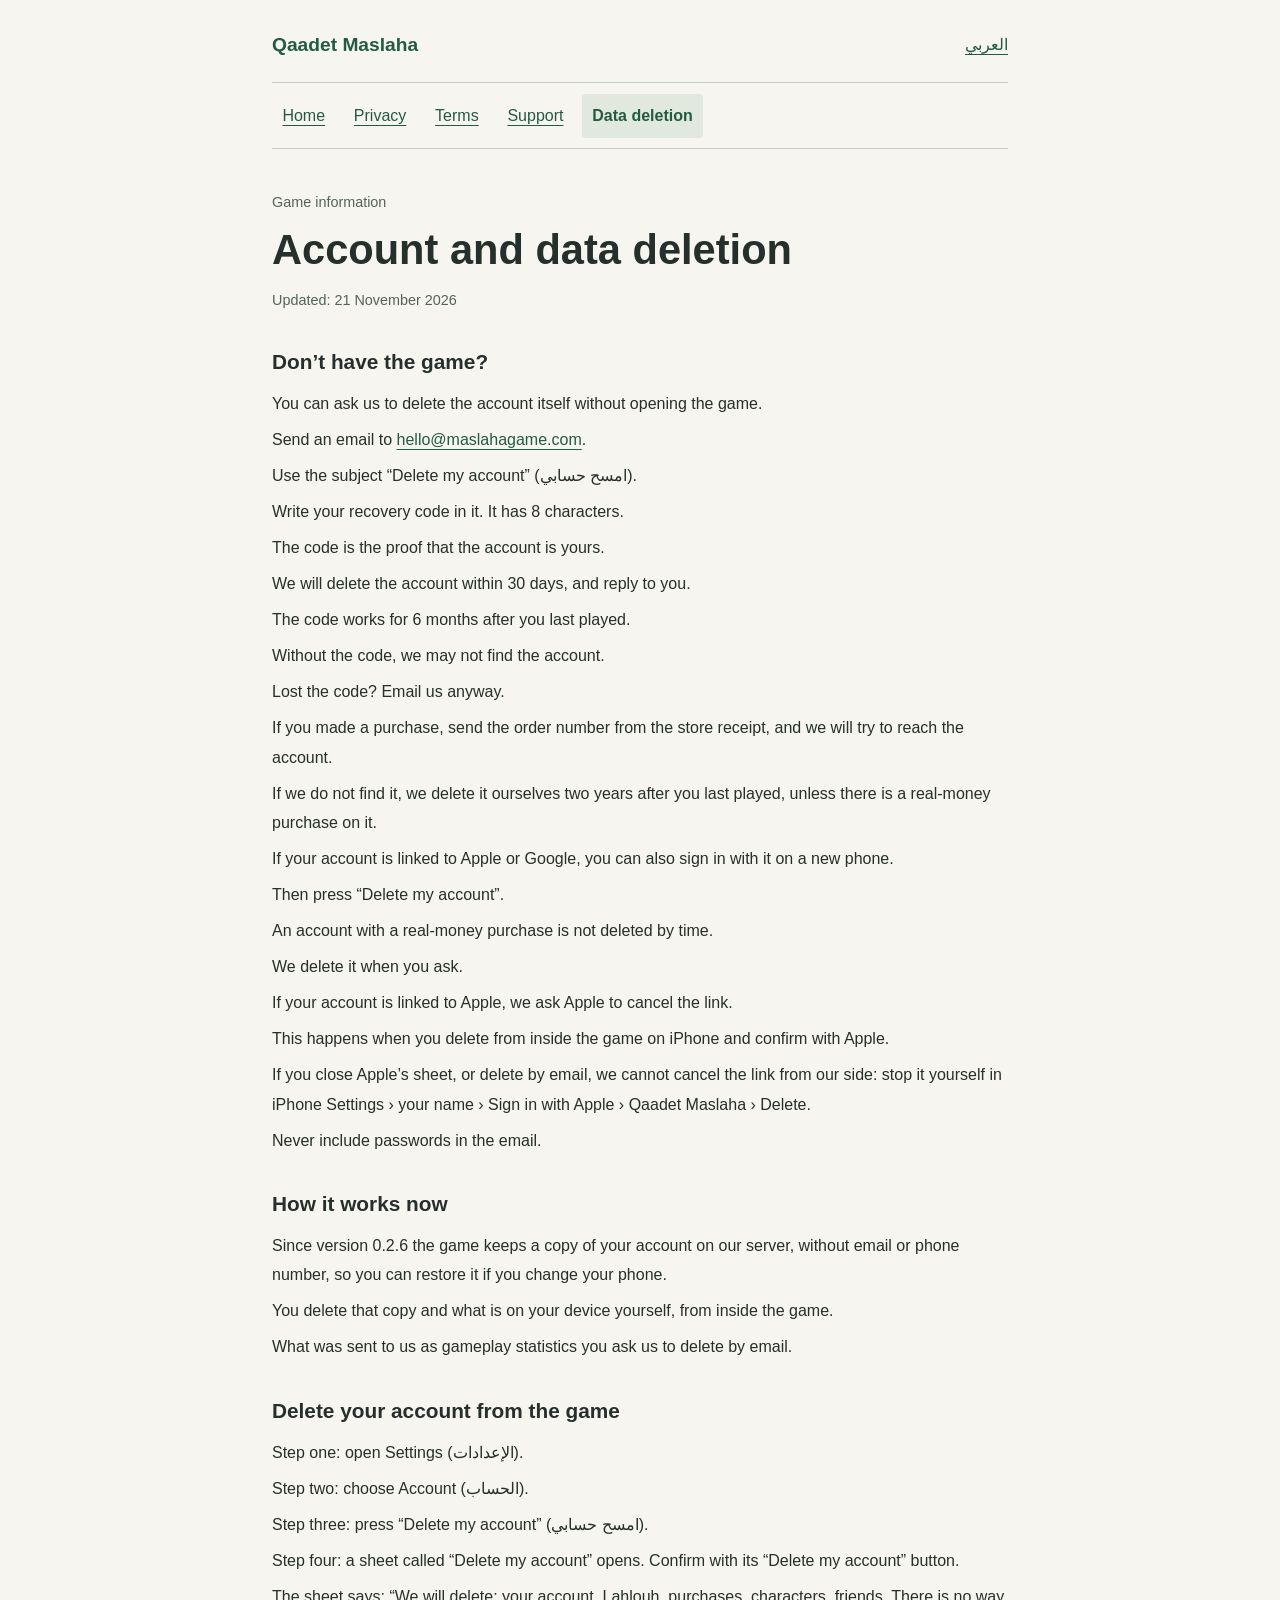
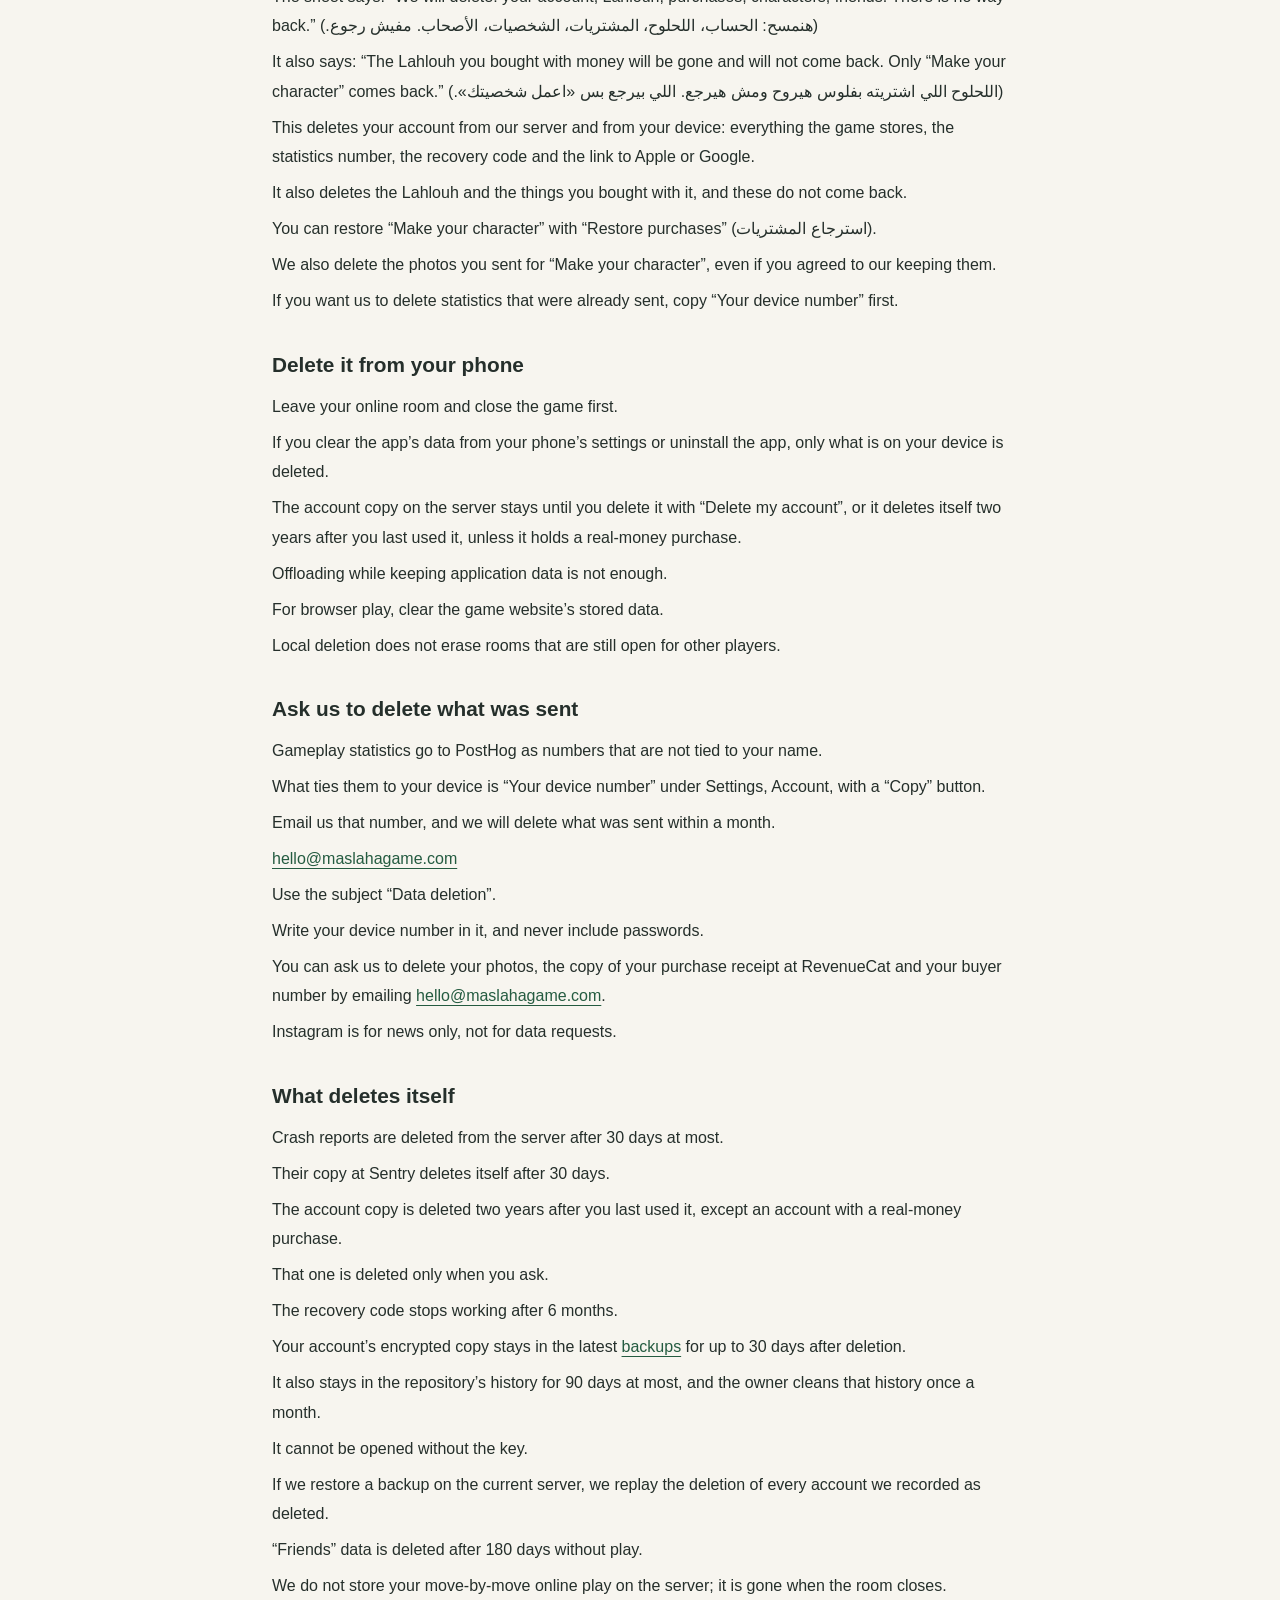
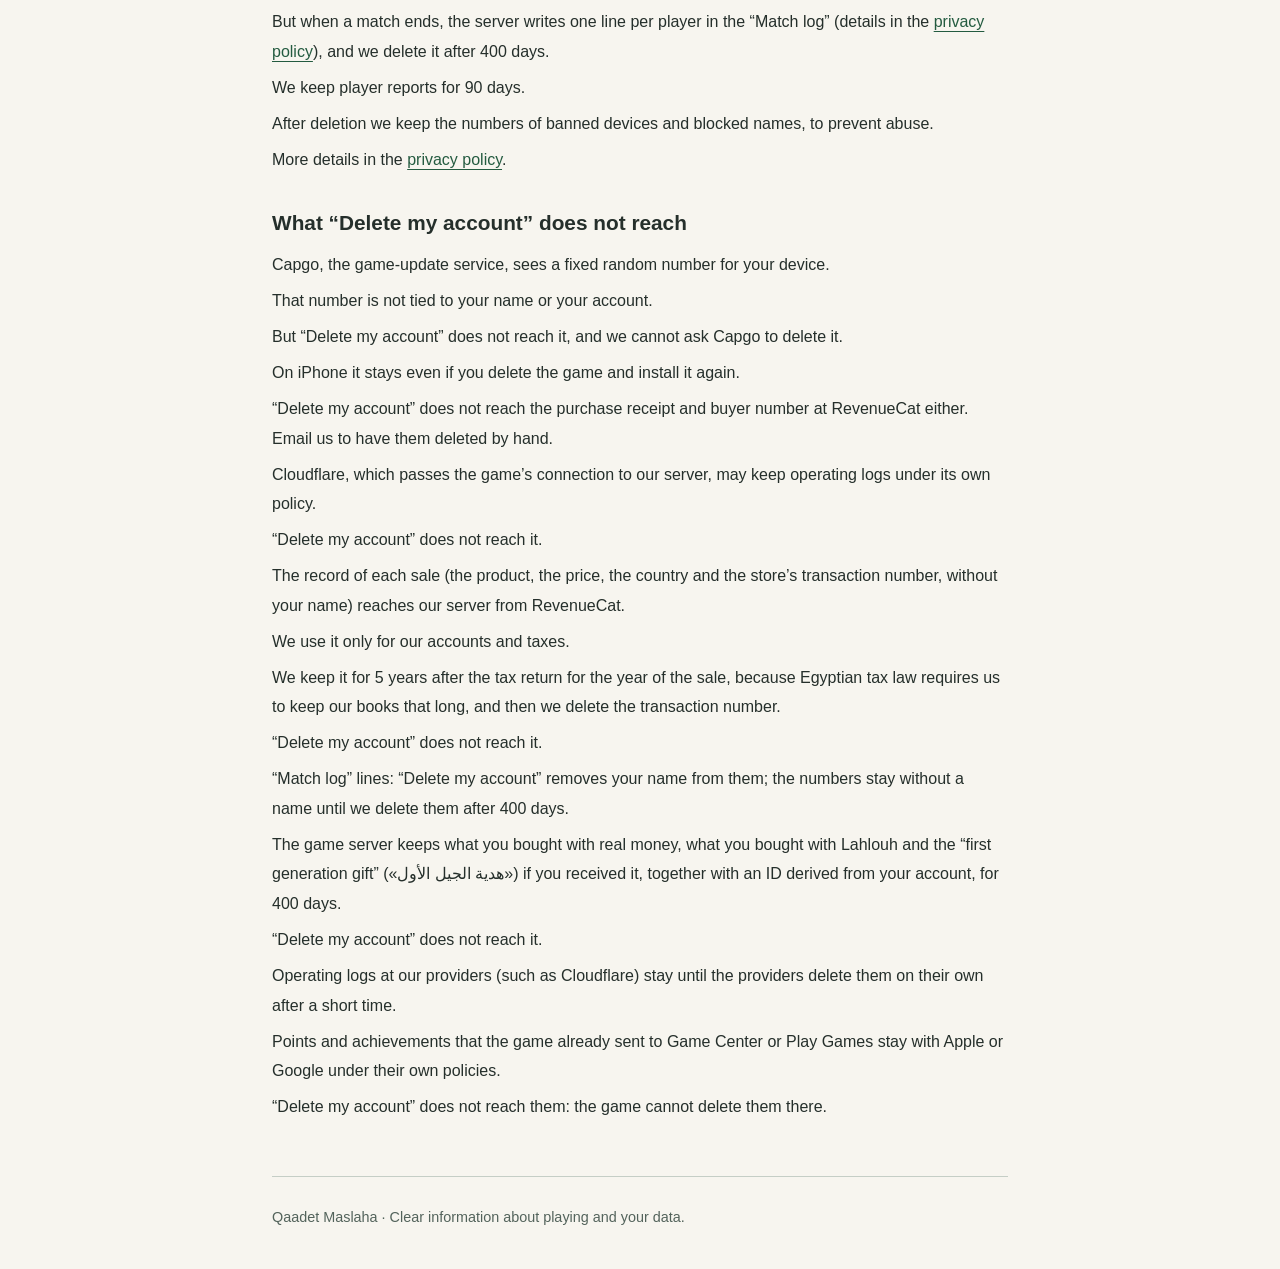
==== commit c2cbf7ec: "site-repin: the website's date Co-Authored-By: Claude Opus 5.5 <noreply@anthropic.com>" ====
--- a/account-deletion-en.html
+++ b/account-deletion-en.html
@@ -21,7 +21,7 @@
 <main id="content" tabindex="-1">
 <p class="eyebrow">Game information</p>
 <h1>Account and data deletion</h1>
-<p class="updated">Updated: <time datetime="2026-11-20" dir="ltr">20 November 2026</time></p>
+<p class="updated">Updated: <time datetime="2026-11-21" dir="ltr">21 November 2026</time></p>
 <section id="no-app"><h2>Don’t have the game?</h2><p>You can ask us to delete the account itself without opening the game.</p><p>Send an email to <a href="mailto:hello@maslahagame.com" dir="ltr">hello@maslahagame.com</a>.</p><p>Use the subject “Delete my account” (<bdi lang="ar" dir="rtl">امسح حسابي</bdi>).</p><p>Write your recovery code in it. It has 8 characters.</p><p>The code is the proof that the account is yours.</p><p>We will delete the account within 30 days, and reply to you.</p><p>The code works for 6 months after you last played.</p><p>Without the code, we may not find the account.</p><p>Lost the code? Email us anyway.</p><p>If you made a purchase, send the order number from the store receipt, and we will try to reach the account.</p><p>If we do not find it, we delete it ourselves two years after you last played, unless there is a real-money purchase on it.</p><p>If your account is linked to Apple or Google, you can also sign in with it on a new phone.</p><p>Then press “Delete my account”.</p><p>An account with a real-money purchase is not deleted by time.</p><p>We delete it when you ask.</p><p>If your account is linked to Apple, we ask Apple to cancel the link.</p><p>This happens when you delete from inside the game on iPhone and confirm with Apple.</p><p>If you close Apple’s sheet, or delete by email, we cannot cancel the link from our side: stop it yourself in iPhone Settings › your name › Sign in with Apple › Qaadet Maslaha › Delete.</p><p>Never include passwords in the email.</p></section>
 <section><h2>How it works now</h2><p>Since version 0.2.6 the game keeps a copy of your account on our server, without email or phone number, so you can restore it if you change your phone.</p><p>You delete that copy and what is on your device yourself, from inside the game.</p><p>What was sent to us as gameplay statistics you ask us to delete by email.</p></section>
 <section><h2>Delete your account from the game</h2><p>Step one: open Settings (<bdi lang="ar" dir="rtl">الإعدادات</bdi>).</p><p>Step two: choose Account (<bdi lang="ar" dir="rtl">الحساب</bdi>).</p><p>Step three: press “Delete my account” (<bdi lang="ar" dir="rtl">امسح حسابي</bdi>).</p><p>Step four: a sheet called “Delete my account” opens. Confirm with its “Delete my account” button.</p><p>The sheet says: “We will delete: your account, Lahlouh, purchases, characters, friends. There is no way back.” (<bdi lang="ar" dir="rtl">هنمسح: الحساب، اللحلوح، المشتريات، الشخصيات، الأصحاب. مفيش رجوع.</bdi>)</p><p>It also says: “The Lahlouh you bought with money will be gone and will not come back. Only “Make your character” comes back.” (<bdi lang="ar" dir="rtl">اللحلوح اللي اشتريته بفلوس هيروح ومش هيرجع. اللي بيرجع بس «اعمل شخصيتك».</bdi>)</p><p>This deletes your account from our server and from your device: everything the game stores, the statistics number, the recovery code and the link to Apple or Google.</p><p>It also deletes the Lahlouh and the things you bought with it, and these do not come back.</p><p>You can restore “Make your character” with “Restore purchases” (<bdi lang="ar" dir="rtl">استرجاع المشتريات</bdi>).</p><p>We also delete the photos you sent for “Make your character”, even if you agreed to our keeping them.</p><p>If you want us to delete statistics that were already sent, copy “Your device number” first.</p></section>
